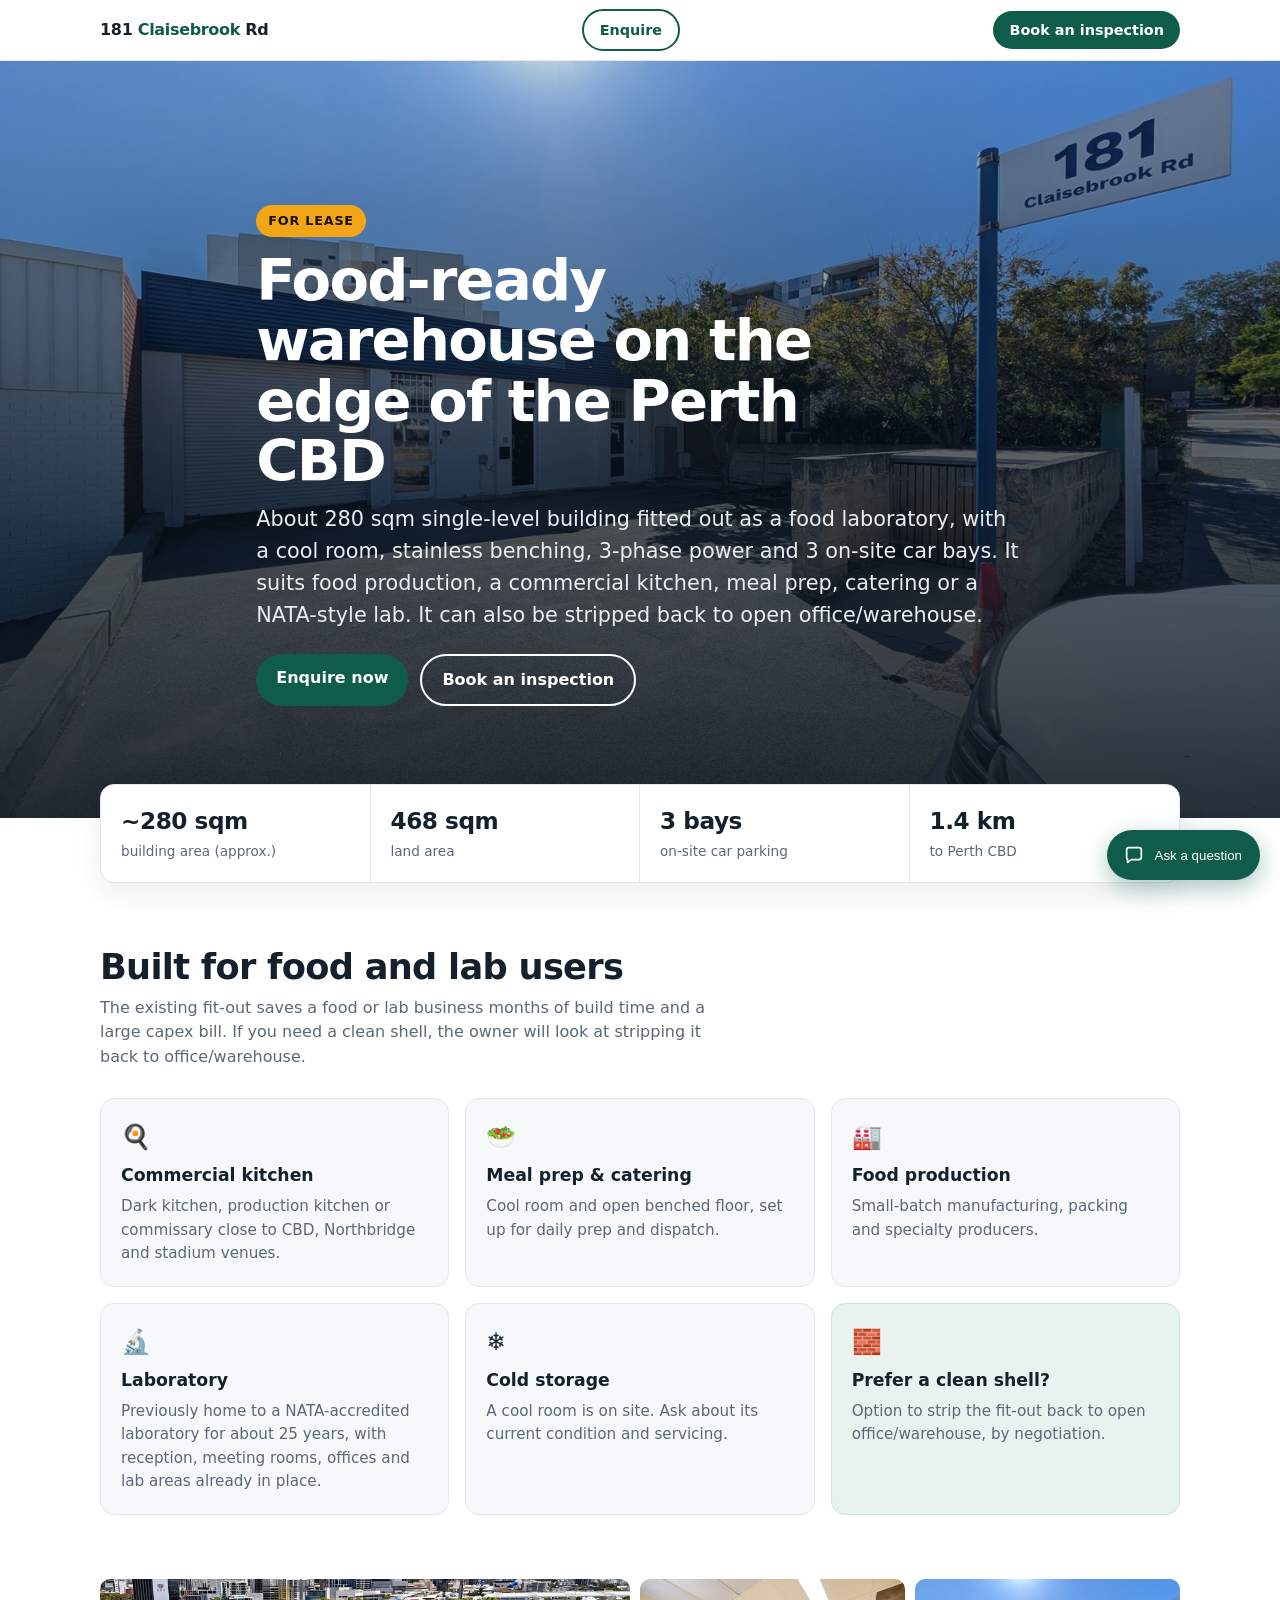
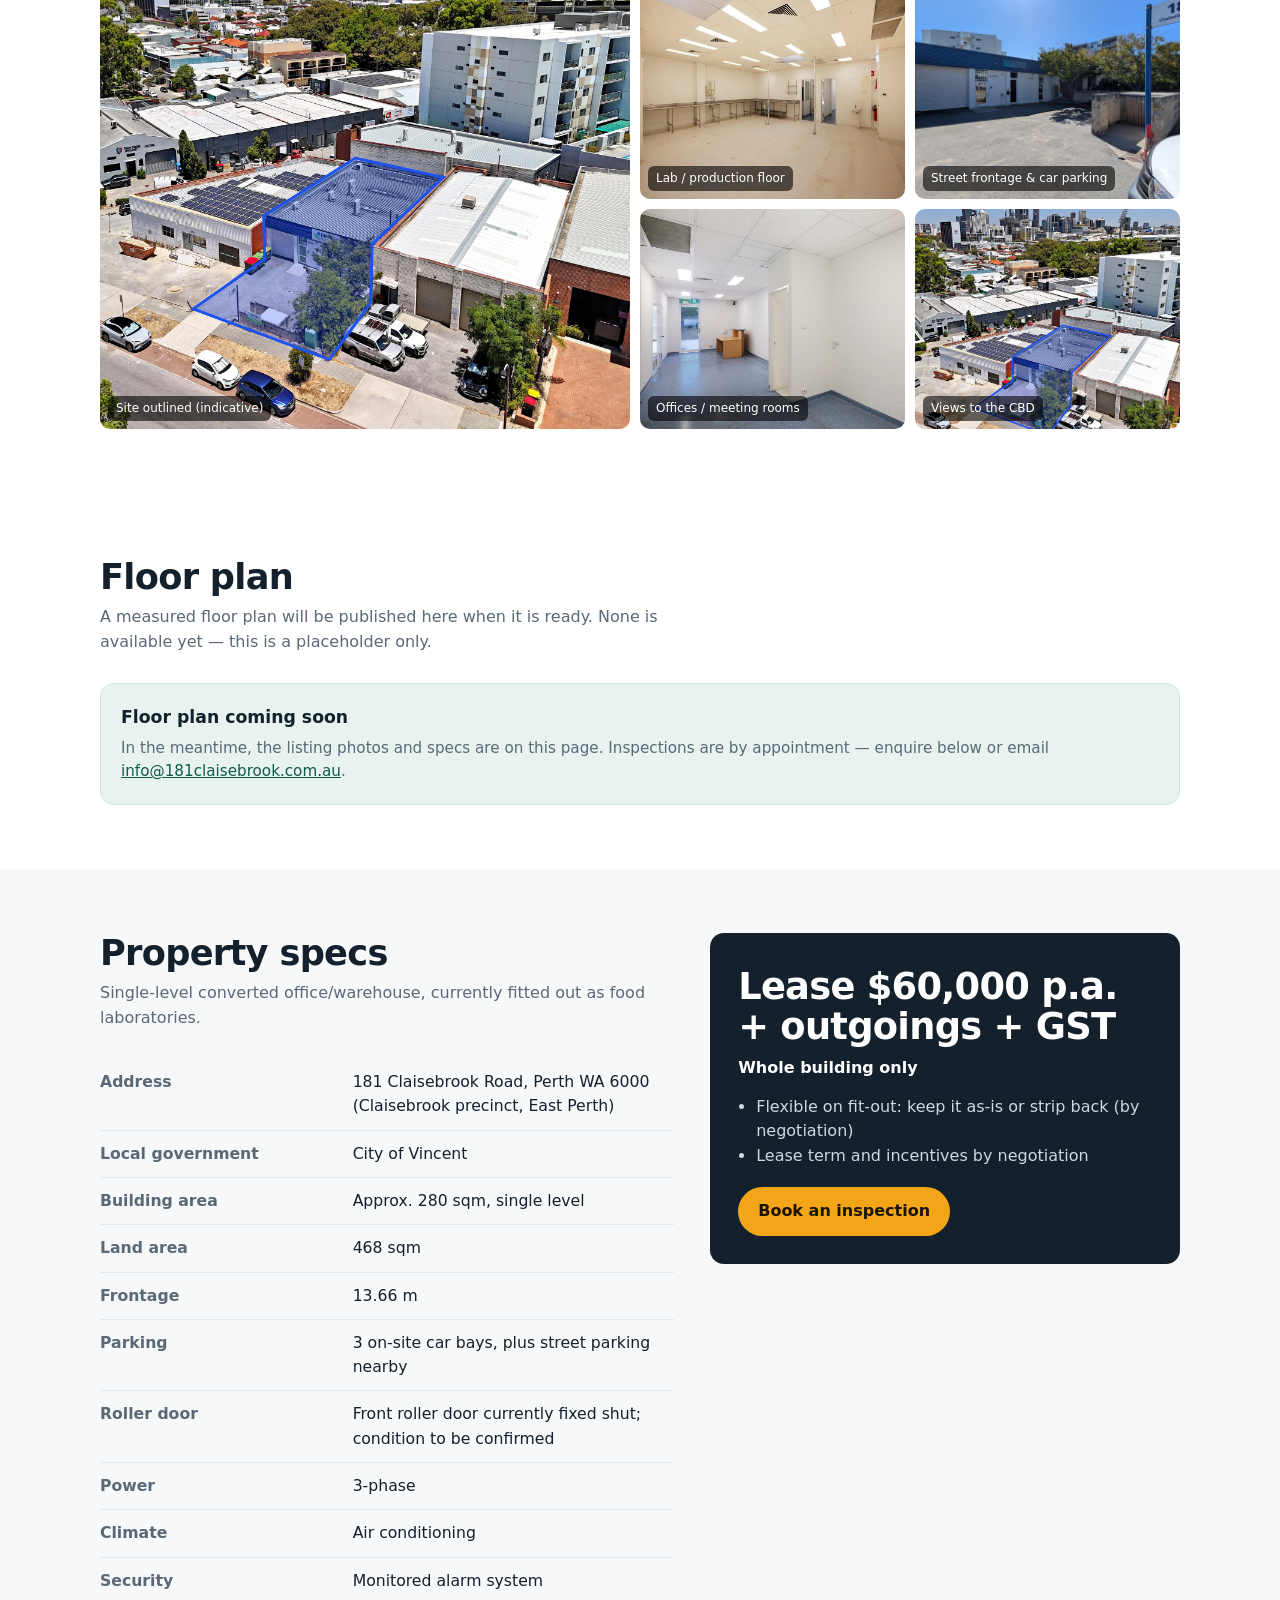
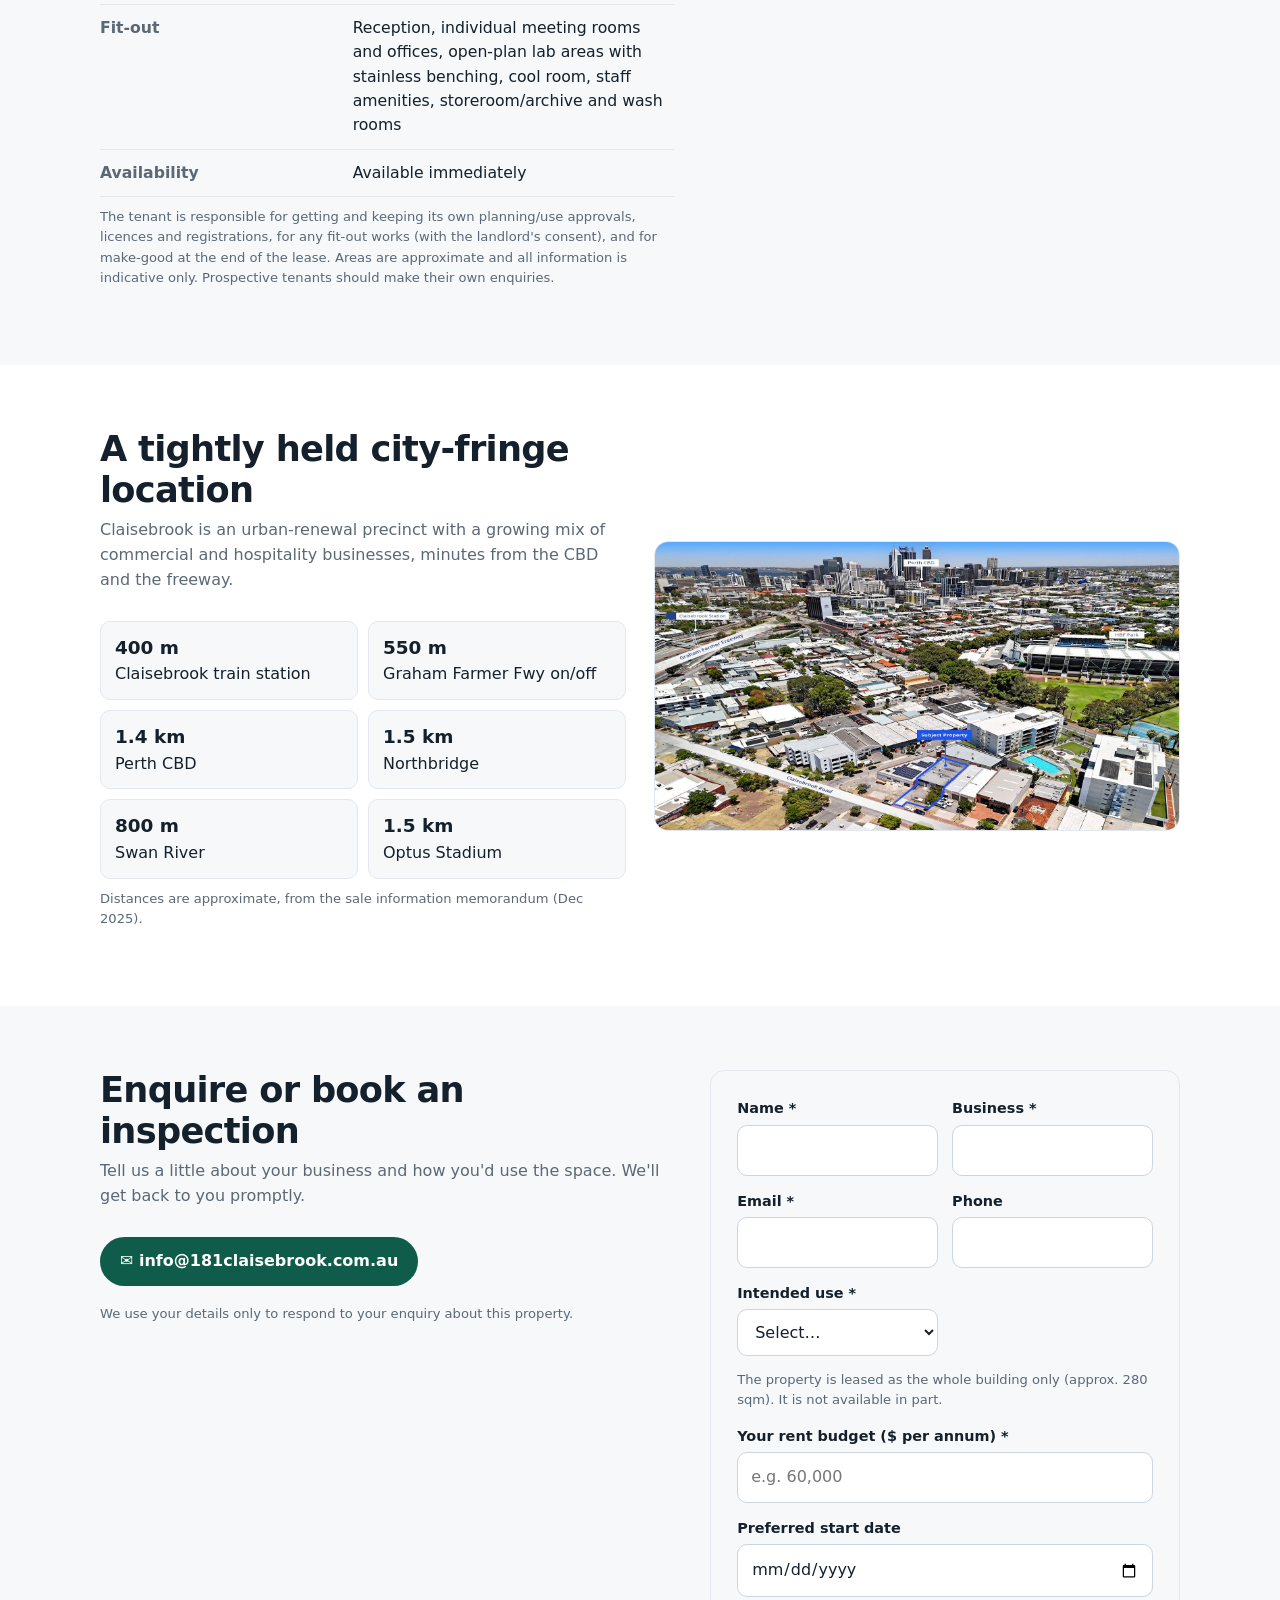
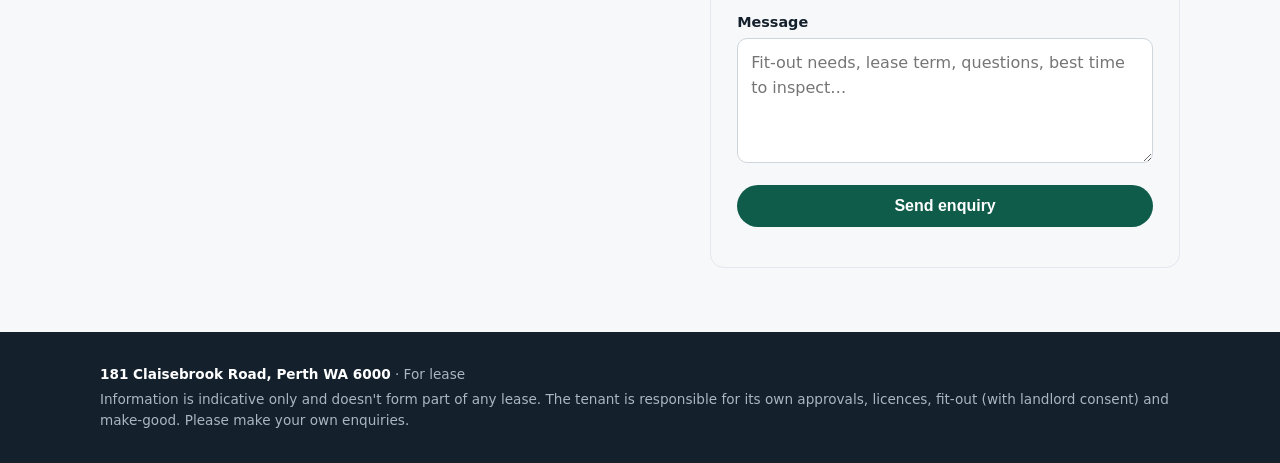
==== index.html @ 44e4cec1 "Price: Lease $60,000 p.a. + outgoings + GST (drop 'from')" ====
<!doctype html>
<html lang="en-AU">
<head>
<meta charset="utf-8">
<meta name="viewport" content="width=device-width, initial-scale=1">
<title>For Lease: 181 Claisebrook Road, Perth | Food-ready warehouse, ~280 sqm</title>
<meta name="description" content="For lease: 181 Claisebrook Road, Perth WA 6000. About 280 sqm single-level building with cool room, lab benching, 3-phase power and 3 car bays, 1.4 km from the Perth CBD. Lease $60,000 p.a. + outgoings + GST. Whole building only. Available immediately.">
<link rel="canonical" href="https://181claisebrook.com.au/">
<meta name="robots" content="index,follow">
<meta property="og:type" content="website">
<meta property="og:site_name" content="181 Claisebrook Road">
<meta property="og:title" content="For Lease: 181 Claisebrook Road, Perth | Food-ready warehouse, ~280 sqm">
<meta property="og:description" content="About 280 sqm single-level building with cool room, lab benching, 3-phase power and 3 car bays, 1.4 km from the Perth CBD. Lease $60,000 p.a. + outgoings + GST. Whole building only. Available immediately.">
<meta property="og:url" content="https://181claisebrook.com.au/">
<meta property="og:image" content="https://181claisebrook.com.au/img/frontage.jpg?v=4">
<meta property="og:locale" content="en_AU">
<meta name="twitter:card" content="summary_large_image">
<meta name="twitter:title" content="For Lease: 181 Claisebrook Road, Perth | Food-ready warehouse, ~280 sqm">
<meta name="twitter:description" content="About 280 sqm single-level building with cool room, lab benching, 3-phase power and 3 car bays, 1.4 km from the Perth CBD. Lease $60,000 p.a. + outgoings + GST. Whole building only. Available immediately.">
<meta name="twitter:image" content="https://181claisebrook.com.au/img/frontage.jpg?v=4">
<script type="application/ld+json">
{"@context":"https://schema.org","@type":"RealEstateListing","name":"For lease: 181 Claisebrook Road, Perth","url":"https://181claisebrook.com.au/","description":"About 280 sqm single-level building fitted out as a food laboratory, with a cool room, stainless benching, 3-phase power and 3 on-site car bays, 1.4 km from the Perth CBD. Lease $60,000 p.a. + outgoings + GST. Whole building only. Available immediately.","image":"https://181claisebrook.com.au/img/frontage.jpg?v=4","datePosted":"2026-11-19","address":{"@type":"PostalAddress","streetAddress":"181 Claisebrook Road","addressLocality":"Perth","addressRegion":"WA","postalCode":"6000","addressCountry":"AU"},"floorSize":{"@type":"QuantitativeValue","value":280,"unitCode":"MTK","unitText":"sqm"},"numberOfParkingSpaces":3,"offers":{"@type":"Offer","businessFunction":"http://purl.org/goodrelations/v1#LeaseOut","price":60000,"priceCurrency":"AUD","priceSpecification":{"@type":"UnitPriceSpecification","price":60000,"priceCurrency":"AUD","unitText":"per annum + outgoings + GST"},"itemOffered":{"@type":"Building","name":"181 Claisebrook Road","address":{"@type":"PostalAddress","streetAddress":"181 Claisebrook Road","addressLocality":"Perth","addressRegion":"WA","postalCode":"6000","addressCountry":"AU"}}}}
</script>
<link rel="stylesheet" href="chat.css?v=3">
<link rel="stylesheet" href="booking.css?v=3">
<style>
:root{--ink:#14202b;--muted:#5b6876;--line:#e3e8ee;--bg:#f6f8fa;--brand:#0f5c4a;--brand2:#e8f3ef;--accent:#f2a516;--r:14px}
*{box-sizing:border-box}html{scroll-behavior:smooth}
body{margin:0;font-family:system-ui,-apple-system,"Segoe UI",Roboto,Helvetica,Arial,sans-serif;color:var(--ink);background:#fff;line-height:1.55;-webkit-font-smoothing:antialiased}
img{max-width:100%;display:block}
a{color:var(--brand)}
.wrap{max-width:1120px;margin:0 auto;padding:0 20px}
.draft{background:#fff4d6;color:#6b4a00;font-size:.85rem;text-align:center;padding:6px 12px;border-bottom:1px solid #f0dca0}
header.top{position:sticky;top:0;z-index:10;background:rgba(255,255,255,.95);backdrop-filter:blur(6px);border-bottom:1px solid var(--line)}
header.top .wrap{display:flex;align-items:center;justify-content:space-between;height:60px}
.logo{font-weight:800;letter-spacing:-.02em}.logo span{color:var(--brand)}
.btn{display:inline-block;background:var(--brand);color:#fff;text-decoration:none;font-weight:700;padding:12px 20px;border-radius:999px;border:0;font-size:1rem;cursor:pointer}
.btn.ghost{background:#fff;color:var(--brand);border:2px solid var(--brand)}
.btn.sm{padding:8px 16px;font-size:.9rem}
.hero{position:relative;min-height:560px;display:flex;align-items:flex-end;color:#fff;background:#203040 url(img/frontage.jpg?v=4) center/cover no-repeat}
.hero:before{content:"";position:absolute;inset:0;background:linear-gradient(180deg,rgba(10,20,30,.15) 0%,rgba(10,20,30,.55) 45%,rgba(10,20,30,.88) 100%)}
.hero .wrap{position:relative;padding-top:80px;padding-bottom:48px}
.pill{display:inline-block;background:var(--accent);color:#1b1300;font-weight:800;font-size:.8rem;letter-spacing:.06em;text-transform:uppercase;padding:6px 12px;border-radius:999px}
.hero h1{font-size:clamp(2rem,5.4vw,3.6rem);line-height:1.05;letter-spacing:-.03em;margin:14px 0 10px;max-width:16ch}
.hero p.lead{font-size:clamp(1.05rem,2.2vw,1.3rem);max-width:58ch;margin:0 0 22px;color:#e9eef3}
.hero .cta{display:flex;gap:12px;flex-wrap:wrap}
.hero .btn.ghost{background:transparent;color:#fff;border-color:#fff}
.keyfacts{margin-top:-34px;position:relative;z-index:2}
.kf{display:grid;grid-template-columns:repeat(4,1fr);background:#fff;border:1px solid var(--line);border-radius:var(--r);box-shadow:0 10px 30px rgba(20,32,43,.08);overflow:hidden}
.kf div{padding:18px 20px;border-right:1px solid var(--line)}.kf div:last-child{border-right:0}
.kf b{display:block;font-size:1.45rem;letter-spacing:-.02em}.kf small{color:var(--muted);font-size:.85rem}
section{padding:64px 0}
h2{font-size:clamp(1.5rem,3.2vw,2.2rem);letter-spacing:-.02em;margin:0 0 8px;line-height:1.15}
.sub{color:var(--muted);margin:0 0 28px;max-width:62ch}
.uses{display:grid;grid-template-columns:repeat(3,1fr);gap:16px}
.card{background:var(--bg);border:1px solid var(--line);border-radius:var(--r);padding:20px}
.card h3{margin:0 0 6px;font-size:1.08rem}.card p{margin:0;color:var(--muted);font-size:.95rem}
.card .ic{font-size:1.5rem;margin-bottom:6px}
.card.alt{background:var(--brand2);border-color:#cfe5dc}
.split{display:grid;grid-template-columns:1.1fr .9fr;gap:36px;align-items:start}
table.specs{width:100%;border-collapse:collapse;font-size:.98rem}
table.specs th,table.specs td{text-align:left;padding:11px 0;border-bottom:1px solid var(--line);vertical-align:top}
table.specs th{color:var(--muted);font-weight:600;width:44%;padding-right:12px}
.note{font-size:.82rem;color:var(--muted);margin-top:10px}
.gallery{display:grid;grid-template-columns:2fr 1fr 1fr;grid-template-rows:220px 220px;gap:10px}
.gallery figure{margin:0;position:relative;overflow:hidden;border-radius:10px;background:#dde3e8}
.gallery img{width:100%;height:100%;object-fit:cover}
.gallery figure:first-child{grid-row:span 2}
.gallery figcaption{position:absolute;left:8px;bottom:8px;background:rgba(0,0,0,.6);color:#fff;font-size:.75rem;padding:3px 8px;border-radius:6px}
.rent{background:var(--ink);color:#fff;border-radius:var(--r);padding:28px}
.rent .big{font-size:clamp(1.6rem,3.6vw,2.3rem);font-weight:800;letter-spacing:-.02em;line-height:1.1;margin:6px 0}
.rent .tbc{display:inline-block;background:var(--accent);color:#1b1300;font-weight:800;font-size:.72rem;padding:3px 8px;border-radius:6px;vertical-align:middle;margin-left:6px}
.rent ul{padding-left:18px;margin:14px 0 0;color:#cfd8e1}
.loc{display:grid;grid-template-columns:1fr 1fr;gap:28px;align-items:center}
.loc ul{list-style:none;padding:0;margin:0;display:grid;grid-template-columns:1fr 1fr;gap:10px}
.loc li{background:var(--bg);border:1px solid var(--line);border-radius:10px;padding:12px 14px}
.loc li b{display:block;font-size:1.15rem}
.loc img{border-radius:var(--r);border:1px solid var(--line)}
form{display:grid;grid-template-columns:1fr 1fr;gap:14px}
label{display:block;font-weight:600;font-size:.9rem;margin-bottom:5px}
input,select,textarea{width:100%;font:inherit;padding:12px 13px;border:1px solid #cdd5dd;border-radius:10px;background:#fff;color:var(--ink)}
input:focus,select:focus,textarea:focus{outline:3px solid #bfe0d4;border-color:var(--brand)}
.full{grid-column:1/-1}
.formbox{background:var(--bg);border:1px solid var(--line);border-radius:var(--r);padding:26px}
#formMsg{font-weight:600;margin:0}
.contact{display:flex;gap:12px;flex-wrap:wrap;margin-top:16px}
.ph{color:#6b4a00;background:#fff4d6;border:1px dashed #d8b04a;padding:2px 6px;border-radius:6px;font-family:ui-monospace,Menlo,monospace;font-size:.9em}
footer{background:var(--ink);color:#aab6c2;padding:28px 0;font-size:.85rem}
footer p{margin:4px 0}
@media (max-width:900px){.uses{grid-template-columns:1fr 1fr}.split,.loc{grid-template-columns:1fr}.kf{grid-template-columns:1fr 1fr}.kf div:nth-child(2){border-right:0}.kf div:nth-child(-n+2){border-bottom:1px solid var(--line)}}
@media (max-width:600px){.hero{min-height:520px}.uses{grid-template-columns:1fr 1fr;gap:10px}.card{padding:14px}.card p{font-size:.85rem}form{grid-template-columns:1fr}.gallery{grid-template-columns:1fr 1fr;grid-template-rows:200px 130px 130px}.gallery figure:first-child{grid-column:span 2;grid-row:auto}.loc ul{grid-template-columns:1fr 1fr}section{padding:48px 0}header.top .btn.ghost{display:none}}
</style>
</head>
<body>
<header class="top"><div class="wrap">
  <div class="logo">181 <span>Claisebrook</span> Rd</div>
  <a class="btn sm ghost" href="#enquire">Enquire</a> <a class="btn sm js-book-inspection" href="#inspection">Book an inspection</a>
</div></header>

<section class="hero" aria-label="Overview"><div class="wrap">
  <span class="pill">For lease</span>
  <h1>Food-ready warehouse on the edge of the Perth CBD</h1>
  <p class="lead">About 280 sqm single-level building fitted out as a food laboratory, with a cool room, stainless benching, 3-phase power and 3 on-site car bays. It suits food production, a commercial kitchen, meal prep, catering or a NATA-style lab. It can also be stripped back to open office/warehouse.</p>
  <div class="cta"><a class="btn" href="#enquire">Enquire now</a><a class="btn ghost js-book-inspection" href="#inspection">Book an inspection</a></div>
</div></section>

<div class="wrap keyfacts"><div class="kf">
  <div><b>~280 sqm</b><small>building area (approx.)</small></div>
  <div><b>468 sqm</b><small>land area</small></div>
  <div><b>3 bays</b><small>on-site car parking</small></div>
  <div><b>1.4 km</b><small>to Perth CBD</small></div>
</div></div>

<section id="uses"><div class="wrap">
  <h2>Built for food and lab users</h2>
  <p class="sub">The existing fit-out saves a food or lab business months of build time and a large capex bill. If you need a clean shell, the owner will look at stripping it back to office/warehouse.</p>
  <div class="uses">
    <div class="card"><div class="ic">🍳</div><h3>Commercial kitchen</h3><p>Dark kitchen, production kitchen or commissary close to CBD, Northbridge and stadium venues.</p></div>
    <div class="card"><div class="ic">🥗</div><h3>Meal prep &amp; catering</h3><p>Cool room and open benched floor, set up for daily prep and dispatch.</p></div>
    <div class="card"><div class="ic">🏭</div><h3>Food production</h3><p>Small-batch manufacturing, packing and specialty producers.</p></div>
    <div class="card"><div class="ic">🔬</div><h3>Laboratory</h3><p>Previously home to a NATA-accredited laboratory for about 25 years, with reception, meeting rooms, offices and lab areas already in place.</p></div>
    <div class="card"><div class="ic">❄️</div><h3>Cold storage</h3><p>A cool room is on site. Ask about its current condition and servicing.</p></div>
    <div class="card alt"><div class="ic">🧱</div><h3>Prefer a clean shell?</h3><p>Option to strip the fit-out back to open office/warehouse, by negotiation.</p></div>
  </div>
</div></section>

<section style="padding-top:0"><div class="wrap">
  <div class="gallery">
    <figure><img src="img/aerial-outline.jpg" alt="Aerial view with the 181 Claisebrook Road site outlined"><figcaption>Site outlined (indicative)</figcaption></figure>
    <figure><img src="img/lab-floor.jpg" alt="Open-plan laboratory floor with stainless benching"><figcaption>Lab / production floor</figcaption></figure>
    <figure><img src="img/frontage.jpg?v=4" alt="Street frontage with on-site car parking"><figcaption>Street frontage &amp; car parking</figcaption></figure>
    <figure><img src="img/office.jpg" alt="Internal office and corridor"><figcaption>Offices / meeting rooms</figcaption></figure>
    <figure><img src="img/aerial-cbd.jpg" alt="Aerial view towards the Perth CBD skyline"><figcaption>Views to the CBD</figcaption></figure>
  </div>
</div></section>

<section id="floorplan"><div class="wrap">
  <h2>Floor plan</h2>
  <p class="sub">A measured floor plan will be published here when it is ready. None is available yet — this is a placeholder only.</p>
  <div class="card alt">
    <h3 style="margin:0 0 6px">Floor plan coming soon</h3>
    <p>In the meantime, the listing photos and specs are on this page. Inspections are by appointment — enquire below or email <a href="mailto:info@181claisebrook.com.au">info@181claisebrook.com.au</a>.</p>
  </div>
</div></section>

<section id="specs" style="background:var(--bg)"><div class="wrap split">
  <div>
    <h2>Property specs</h2>
    <p class="sub">Single-level converted office/warehouse, currently fitted out as food laboratories.</p>
    <table class="specs">
      <tr><th>Address</th><td>181 Claisebrook Road, Perth WA 6000 (Claisebrook precinct, East Perth)</td></tr>
      <tr><th>Local government</th><td>City of Vincent</td></tr>
      <tr><th>Building area</th><td>Approx. 280 sqm, single level</td></tr>
      <tr><th>Land area</th><td>468 sqm</td></tr>
      <tr><th>Frontage</th><td>13.66 m</td></tr>
      <tr><th>Parking</th><td>3 on-site car bays, plus street parking nearby</td></tr>
      <tr><th>Roller door</th><td>Front roller door currently fixed shut; condition to be confirmed</td></tr>
      <tr><th>Power</th><td>3-phase</td></tr>
      <tr><th>Climate</th><td>Air conditioning</td></tr>
      <tr><th>Security</th><td>Monitored alarm system</td></tr>
      <tr><th>Fit-out</th><td>Reception, individual meeting rooms and offices, open-plan lab areas with stainless benching, cool room, staff amenities, storeroom/archive and wash rooms</td></tr>
      <tr><th>Availability</th><td>Available immediately</td></tr>
    </table>
    <p class="note">The tenant is responsible for getting and keeping its own planning/use approvals, licences and registrations, for any fit-out works (with the landlord's consent), and for make-good at the end of the lease. Areas are approximate and all information is indicative only. Prospective tenants should make their own enquiries.</p>
  </div>
  <aside class="rent">
    <div class="big">Lease $60,000 p.a. + outgoings + GST</div>
    <div style="margin-top:8px;font-weight:700">Whole building only</div>
    <ul>
            <li>Flexible on fit-out: keep it as-is or strip back (by negotiation)</li>
      <li>Lease term and incentives by negotiation</li>
    </ul>
    <div style="margin-top:18px"><a class="btn js-book-inspection" style="background:var(--accent);color:#1b1300" href="#inspection">Book an inspection</a></div>
  </aside>
</div></section>

<section id="location"><div class="wrap loc">
  <div>
    <h2>A tightly held city-fringe location</h2>
    <p class="sub">Claisebrook is an urban-renewal precinct with a growing mix of commercial and hospitality businesses, minutes from the CBD and the freeway.</p>
    <ul>
      <li><b>400 m</b>Claisebrook train station</li>
      <li><b>550 m</b>Graham Farmer Fwy on/off</li>
      <li><b>1.4 km</b>Perth CBD</li>
      <li><b>1.5 km</b>Northbridge</li>
      <li><b>800 m</b>Swan River</li>
      <li><b>1.5 km</b>Optus Stadium</li>
    </ul>
    <p class="note">Distances are approximate, from the sale information memorandum (Dec 2025).</p>
  </div>
  <img src="img/aerial-wide.jpg" alt="Wide aerial view of the Claisebrook precinct with the site marked">
</div></section>

<section id="enquire" style="background:var(--bg)"><div class="wrap split">
  <div>
    <h2>Enquire or book an inspection</h2>
    <p class="sub">Tell us a little about your business and how you'd use the space. We'll get back to you promptly.</p>
    <div class="contact">
      <a class="btn" href="mailto:info@181claisebrook.com.au">✉️ info@181claisebrook.com.au</a>
    </div>
    <p class="note" style="margin-top:18px">We use your details only to respond to your enquiry about this property.</p>
  </div>
  <div class="formbox">
    <!-- Posts to the Google Apps Script web app (see apps-script.gs). Replace the placeholder URL after deploying. -->
    <form id="inquiry" action="https://script.google.com/macros/s/AKfycbxO2Oad6DE02EYhZ8oTmFoC73qbv1-O5A7sX9zUHF0Gx0D0F03sWwr09BeFyJWHaQyL/exec" method="POST">
      <input type="hidden" name="source" value="website">
      <input type="hidden" name="visitorId" value="">
      <input type="hidden" name="utm_source" value="">
      <input type="hidden" name="utm_medium" value="">
      <input type="hidden" name="utm_campaign" value="">
      <input type="hidden" name="utm_content" value="">
      <input type="text" name="website_hp" tabindex="-1" autocomplete="off" style="position:absolute;left:-9999px" aria-hidden="true">
      <div><label for="name">Name *</label><input id="name" name="name" required autocomplete="name"></div>
      <div><label for="business">Business *</label><input id="business" name="business" required autocomplete="organization"></div>
      <div><label for="email">Email *</label><input id="email" type="email" name="email" required autocomplete="email"></div>
      <div><label for="phone">Phone</label><input id="phone" type="tel" name="phone" autocomplete="tel"></div>
      <div><label for="use">Intended use *</label>
        <select id="use" name="intended_use" required>
          <option value="">Select…</option><option>Commercial kitchen</option><option>Meal prep</option><option>Catering</option><option>Food production / manufacturing</option><option>Laboratory (NATA or other)</option><option>Cold storage</option><option>Office / warehouse (strip-out)</option><option>Other</option>
        </select></div>
      <div class="full" style="margin:0"><p class="note" style="margin:0">The property is leased as the whole building only (approx. 280 sqm). It is not available in part.</p></div>
      <div class="full"><label for="budget">Your rent budget ($ per annum) *</label>
        <input id="budget" name="budget" type="text" inputmode="decimal" required autocomplete="off" placeholder="e.g. 60,000"></div>
      <div class="full"><label for="start">Preferred start date</label><input id="start" type="date" name="preferred_start"></div>
      <div class="full"><label for="msg">Message</label><textarea id="msg" name="message" rows="4" placeholder="Fit-out needs, lease term, questions, best time to inspect…"></textarea></div>
      <div class="full"><button class="btn" type="submit" style="width:100%">Send enquiry</button></div>
      <p id="formMsg" class="full" role="status" aria-live="polite"></p>
    </form>
  </div>
</div></section>

<footer><div class="wrap">
  <p><b style="color:#fff">181 Claisebrook Road, Perth WA 6000</b> · For lease</p>
  <p>Information is indicative only and doesn't form part of any lease. The tenant is responsible for its own approvals, licences, fit-out (with landlord consent) and make-good. Please make your own enquiries.</p>
</div></footer>

<script>
(function(){
  var f=document.getElementById('inquiry'),m=document.getElementById('formMsg');
  var EMAIL='info@181claisebrook.com.au';
  function attachTracking(){
    var a = (window.ClaisebrookTrack && ClaisebrookTrack.attribution) ? ClaisebrookTrack.attribution() : {};
    if(f.visitorId) f.visitorId.value = a.visitorId || '';
    if(f.utm_source) f.utm_source.value = a.utm_source || '';
    if(f.utm_medium) f.utm_medium.value = a.utm_medium || '';
    if(f.utm_campaign) f.utm_campaign.value = a.utm_campaign || '';
    if(f.utm_content) f.utm_content.value = a.utm_content || '';
  }
  function mailtoFallback(){
    var ref = (window.ClaisebrookTrack && ClaisebrookTrack.refLine) ? ClaisebrookTrack.refLine() : 'Ref: (direct)';
    var body = [
      'Lease enquiry: 181 Claisebrook Road',
      '',
      'Name: ' + f.name.value,
      'Business: ' + f.business.value,
      'Email: ' + f.email.value,
      'Phone: ' + (f.phone.value || ''),
      'Intended use: ' + f.intended_use.value,
      'Budget p.a.: ' + f.budget.value,
      'Preferred start: ' + (f.preferred_start.value || ''),
      '',
      f.message.value || '',
      '',
      ref
    ].join('\n');
    var a=document.createElement('a');
    a.href='mailto:'+EMAIL+'?subject='+encodeURIComponent('Lease enquiry: 181 Claisebrook Rd')+'&body='+encodeURIComponent(body);
    a.rel='noopener';
    document.body.appendChild(a); a.click(); a.remove();
  }
  f.addEventListener('submit',function(e){
    e.preventDefault();
    if(f.website_hp.value){return;}
    attachTracking();
    if(f.action.indexOf('REPLACE-WITH')>-1){
      mailtoFallback();
      m.innerHTML='The enquiry form isn\'t connected yet, so I\'ve opened an email to <a href="mailto:'+EMAIL+'">'+EMAIL+'</a> with your details. If that didn\'t open, please email us directly.';
      return;
    }
    var btn=f.querySelector('button[type="submit"]')||f.querySelector('button');btn.disabled=true;btn.textContent='Sending…';
    fetch(f.action,{method:'POST',mode:'no-cors',body:new URLSearchParams(new FormData(f))})
      .then(function(){f.reset();m.textContent='Thanks, your enquiry has been received. We\'ll be in touch shortly.';})
      .catch(function(){mailtoFallback();m.innerHTML='Sorry, something went wrong. Please email <a href="mailto:'+EMAIL+'">'+EMAIL+'</a>.';})
      .finally(function(){btn.disabled=false;btn.textContent='Send enquiry';});
  });
})();
</script>
<script src="track.js?v=3" defer></script>
<script src="chat.js?v=3" defer></script>
<script src="booking.js?v=3" defer></script>
</body>
</html>
---- chat.css ----
/* 181 Claisebrook — listing chat widget (Phase 1 scripted FAQ) */
.cb-root{position:fixed;z-index:80;right:20px;bottom:20px;font-family:system-ui,-apple-system,"Segoe UI",Roboto,Helvetica,Arial,sans-serif;color:#14202b;line-height:1.45;-webkit-font-smoothing:antialiased}
.cb-fab{display:flex;align-items:center;gap:10px;background:#0f5c4a;color:#fff;border:0;border-radius:999px;padding:14px 18px 14px 16px;font:700 15px/1 inherit;cursor:pointer;box-shadow:0 8px 24px rgba(15,92,74,.35)}
.cb-fab:focus-visible{outline:3px solid #f2a516;outline-offset:3px}
.cb-fab svg{display:block;flex:none}
.cb-fab-label{display:block}
.cb-panel{display:none;flex-direction:column;position:absolute;right:0;bottom:0;width:min(400px,calc(100vw - 24px));height:min(640px,calc(100dvh - 24px));background:#fff;border:1px solid #e3e8ee;border-radius:16px;box-shadow:0 18px 50px rgba(20,32,43,.22);overflow:hidden}
.cb-root.is-open .cb-panel{display:flex}
.cb-root.is-open .cb-fab{display:none}
.cb-head{flex:none;display:flex;align-items:center;justify-content:space-between;gap:12px;background:#0f5c4a;color:#fff;padding:14px 14px 14px 16px}
.cb-head b{display:block;font-size:1rem;letter-spacing:-.02em}
.cb-head span{display:block;font-size:.78rem;color:#d5ece5;font-weight:500}
.cb-x{background:transparent;border:0;color:#fff;width:40px;height:40px;border-radius:10px;font-size:1.4rem;line-height:1;cursor:pointer}
.cb-x:hover{background:rgba(255,255,255,.12)}
.cb-x:focus-visible{outline:2px solid #f2a516}
.cb-log{flex:1;overflow:auto;padding:14px 14px 8px;background:#f6f8fa;display:flex;flex-direction:column;gap:10px;scroll-behavior:smooth}
.cb-msg{max-width:86%;padding:10px 12px;border-radius:14px;font-size:.95rem}
.cb-msg p{margin:0 0 .5em}.cb-msg p:last-child{margin:0}
.cb-msg a{color:#0f5c4a;font-weight:700}
.cb-bot{align-self:flex-start;background:#fff;border:1px solid #e3e8ee;border-bottom-left-radius:4px}
.cb-user{align-self:flex-end;background:#0f5c4a;color:#fff;border-bottom-right-radius:4px}
.cb-chips{display:flex;flex-wrap:wrap;gap:6px;padding:0 14px 10px;background:#f6f8fa}
.cb-chip{background:#fff;color:#0f5c4a;border:1.5px solid #0f5c4a;border-radius:999px;padding:7px 12px;font:700 .8rem inherit;cursor:pointer}
.cb-chip:hover,.cb-chip:focus-visible{background:#e8f3ef;outline:none}
.cb-form{background:#fff;border:1px solid #e3e8ee;border-radius:14px;padding:12px;display:grid;gap:8px;max-width:100%}
.cb-form label{font-size:.78rem;font-weight:700;color:#5b6876}
.cb-form input,.cb-form select,.cb-form textarea{width:100%;box-sizing:border-box;font:inherit;font-size:.95rem;padding:9px 10px;border:1px solid #cdd5dd;border-radius:10px;background:#fff;color:#14202b}
.cb-form input:focus,.cb-form select:focus,.cb-form textarea:focus{outline:3px solid #bfe0d4;border-color:#0f5c4a}
.cb-form .cb-send{background:#0f5c4a;color:#fff;border:0;border-radius:999px;padding:11px 14px;font:700 15px inherit;cursor:pointer}
.cb-form .cb-send:disabled{opacity:.6;cursor:wait}
.cb-note{font-size:.8rem;color:#5b6876;margin:0}
.cb-composer{flex:none;display:flex;gap:8px;padding:10px 12px 12px;border-top:1px solid #e3e8ee;background:#fff}
.cb-composer input{flex:1;min-width:0;font:inherit;padding:11px 12px;border:1px solid #cdd5dd;border-radius:999px}
.cb-composer input:focus{outline:3px solid #bfe0d4;border-color:#0f5c4a}
.cb-composer button{flex:none;background:#0f5c4a;color:#fff;border:0;border-radius:999px;padding:11px 16px;font:700 14px inherit;cursor:pointer}
.cb-composer button:focus-visible,.cb-form .cb-send:focus-visible{outline:3px solid #f2a516;outline-offset:2px}
@media (max-width:600px){
  .cb-root{right:10px;bottom:10px;left:10px}
  .cb-panel{width:auto;left:0;right:0;height:min(100dvh - 16px, 720px);border-radius:14px}
  .cb-fab{padding:13px 16px}
}
---- booking.css ----
/* Inspection request modal */
.bk-overlay{display:none;position:fixed;inset:0;z-index:90;background:rgba(20,32,43,.55);padding:20px 12px;overflow:auto;-webkit-overflow-scrolling:touch}
.bk-overlay.is-open{display:flex;align-items:flex-start;justify-content:center}
.bk-modal{background:#fff;color:#14202b;border-radius:16px;width:min(520px,100%);margin:auto;border:1px solid #e3e8ee;box-shadow:0 18px 50px rgba(20,32,43,.28);font-family:system-ui,-apple-system,"Segoe UI",Roboto,Helvetica,Arial,sans-serif;line-height:1.5}
.bk-head{display:flex;align-items:flex-start;justify-content:space-between;gap:12px;padding:18px 18px 0}
.bk-head h2{margin:0;font-size:1.35rem;letter-spacing:-.02em}
.bk-head p{margin:4px 0 0;color:#5b6876;font-size:.92rem}
.bk-x{background:transparent;border:0;color:#14202b;width:40px;height:40px;border-radius:10px;font-size:1.5rem;line-height:1;cursor:pointer;flex:none}
.bk-x:hover{background:#f6f8fa}
.bk-x:focus-visible,.bk-modal button:focus-visible,.bk-modal input:focus,.bk-modal textarea:focus{outline:3px solid #bfe0d4}
.bk-body{padding:16px 18px 22px}
.bk-form{display:grid;gap:12px}
.bk-form label{display:block;font-weight:700;font-size:.85rem;margin-bottom:4px}
.bk-form input,.bk-form textarea{width:100%;box-sizing:border-box;font:inherit;padding:11px 12px;border:1px solid #cdd5dd;border-radius:10px;background:#fff;color:#14202b}
.bk-form textarea{resize:vertical;min-height:88px}
.bk-note{margin:0;color:#5b6876;font-size:.85rem}
.bk-submit{background:#0f5c4a;color:#fff;border:0;border-radius:999px;padding:12px 18px;font:700 1rem inherit;cursor:pointer;width:100%}
.bk-submit:disabled{opacity:.6;cursor:wait}
.bk-confirm{padding:8px 0 6px}
.bk-confirm h3{margin:0 0 8px;font-size:1.2rem;color:#0f5c4a}
.bk-confirm p{margin:0 0 16px}
.bk-confirm .btn{display:inline-block;background:#0f5c4a;color:#fff;text-decoration:none;font-weight:700;padding:10px 18px;border-radius:999px;border:0;cursor:pointer;font:700 1rem inherit}
@media (max-width:600px){
  .bk-overlay{padding:10px}
  .bk-modal{border-radius:14px}
}
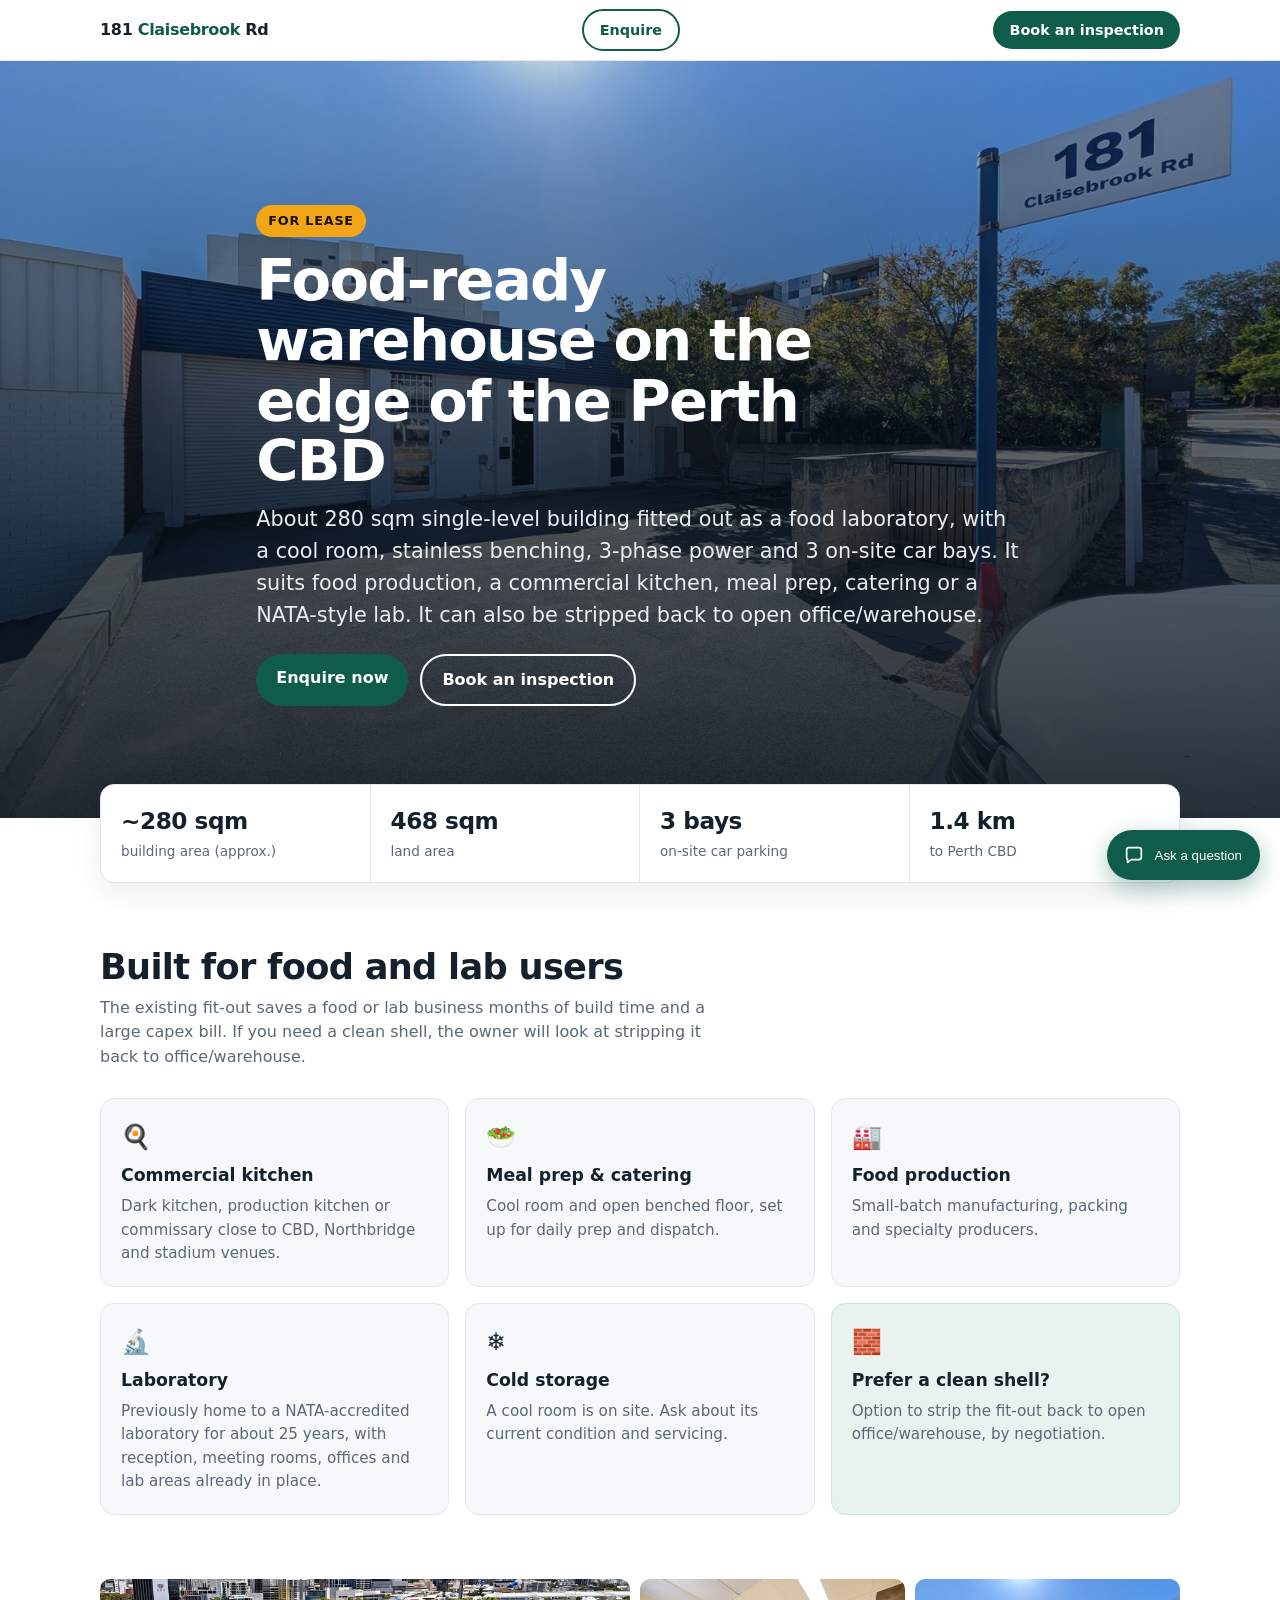
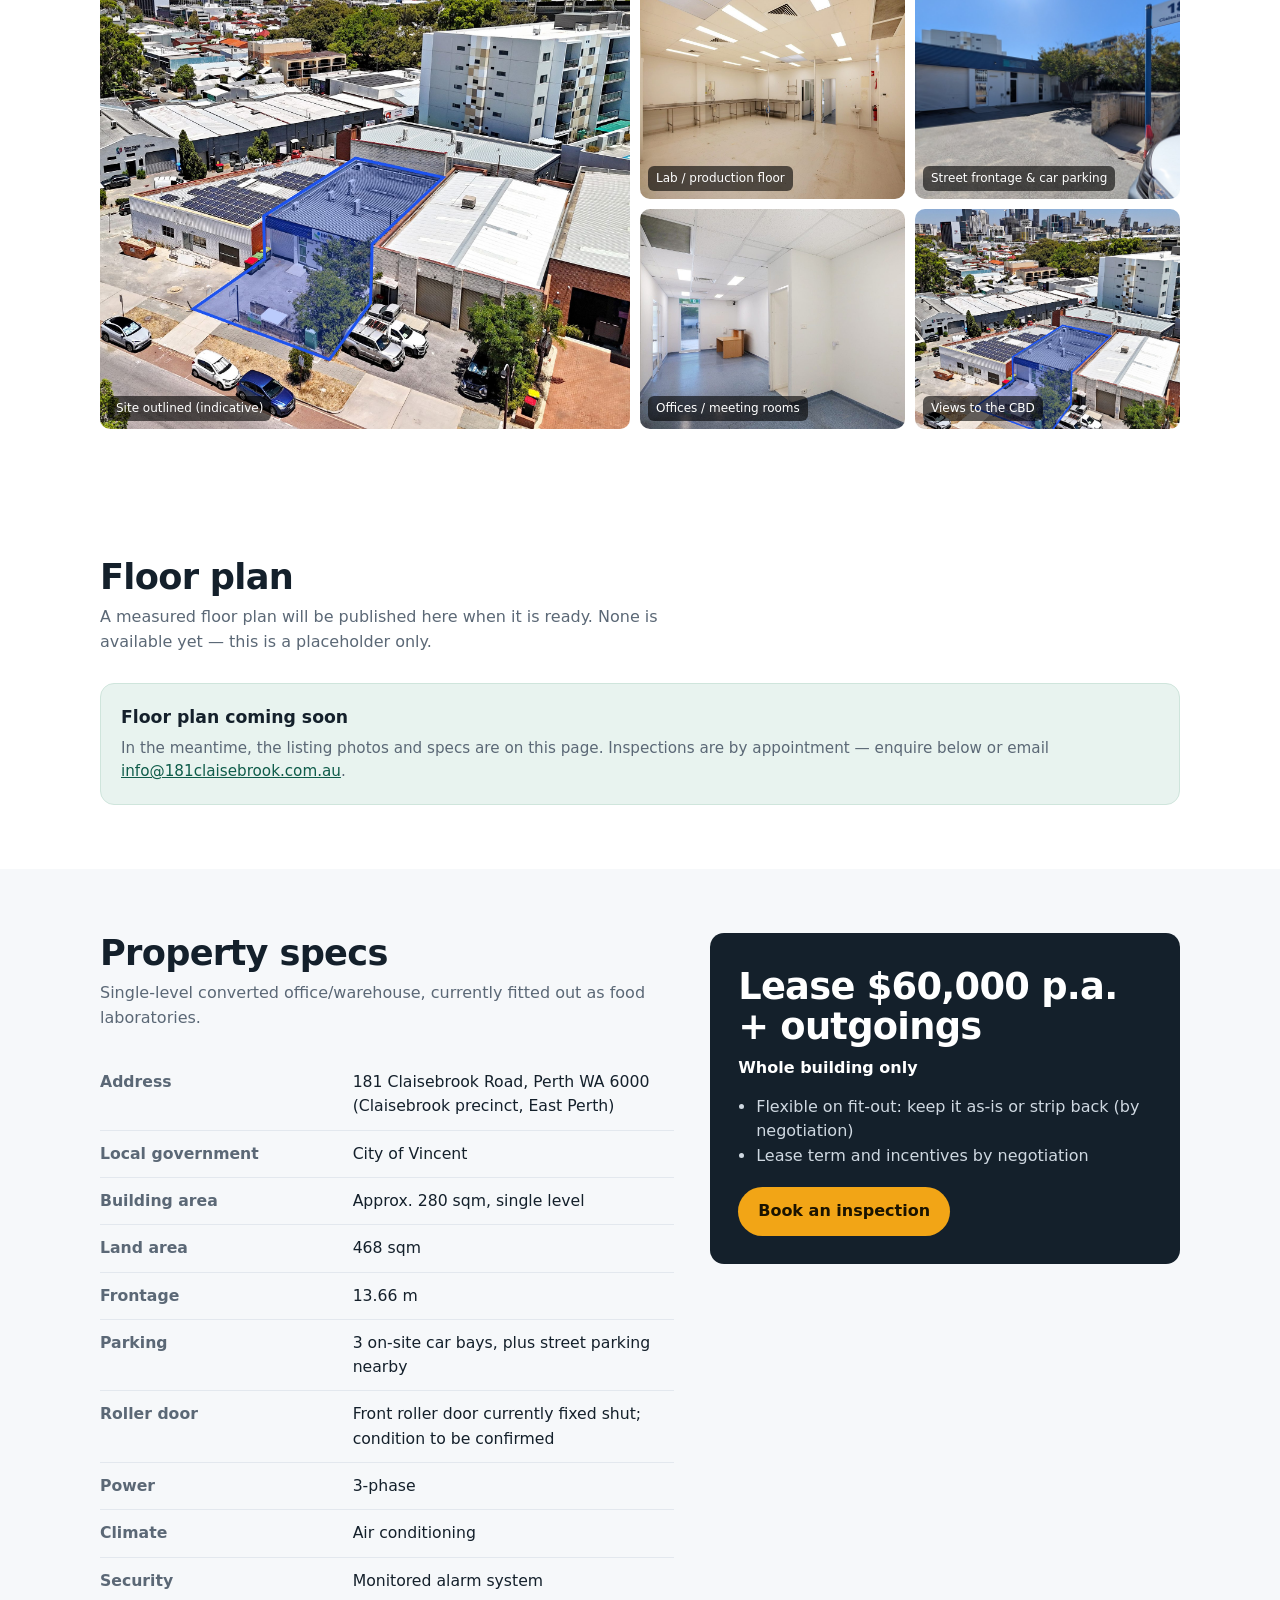
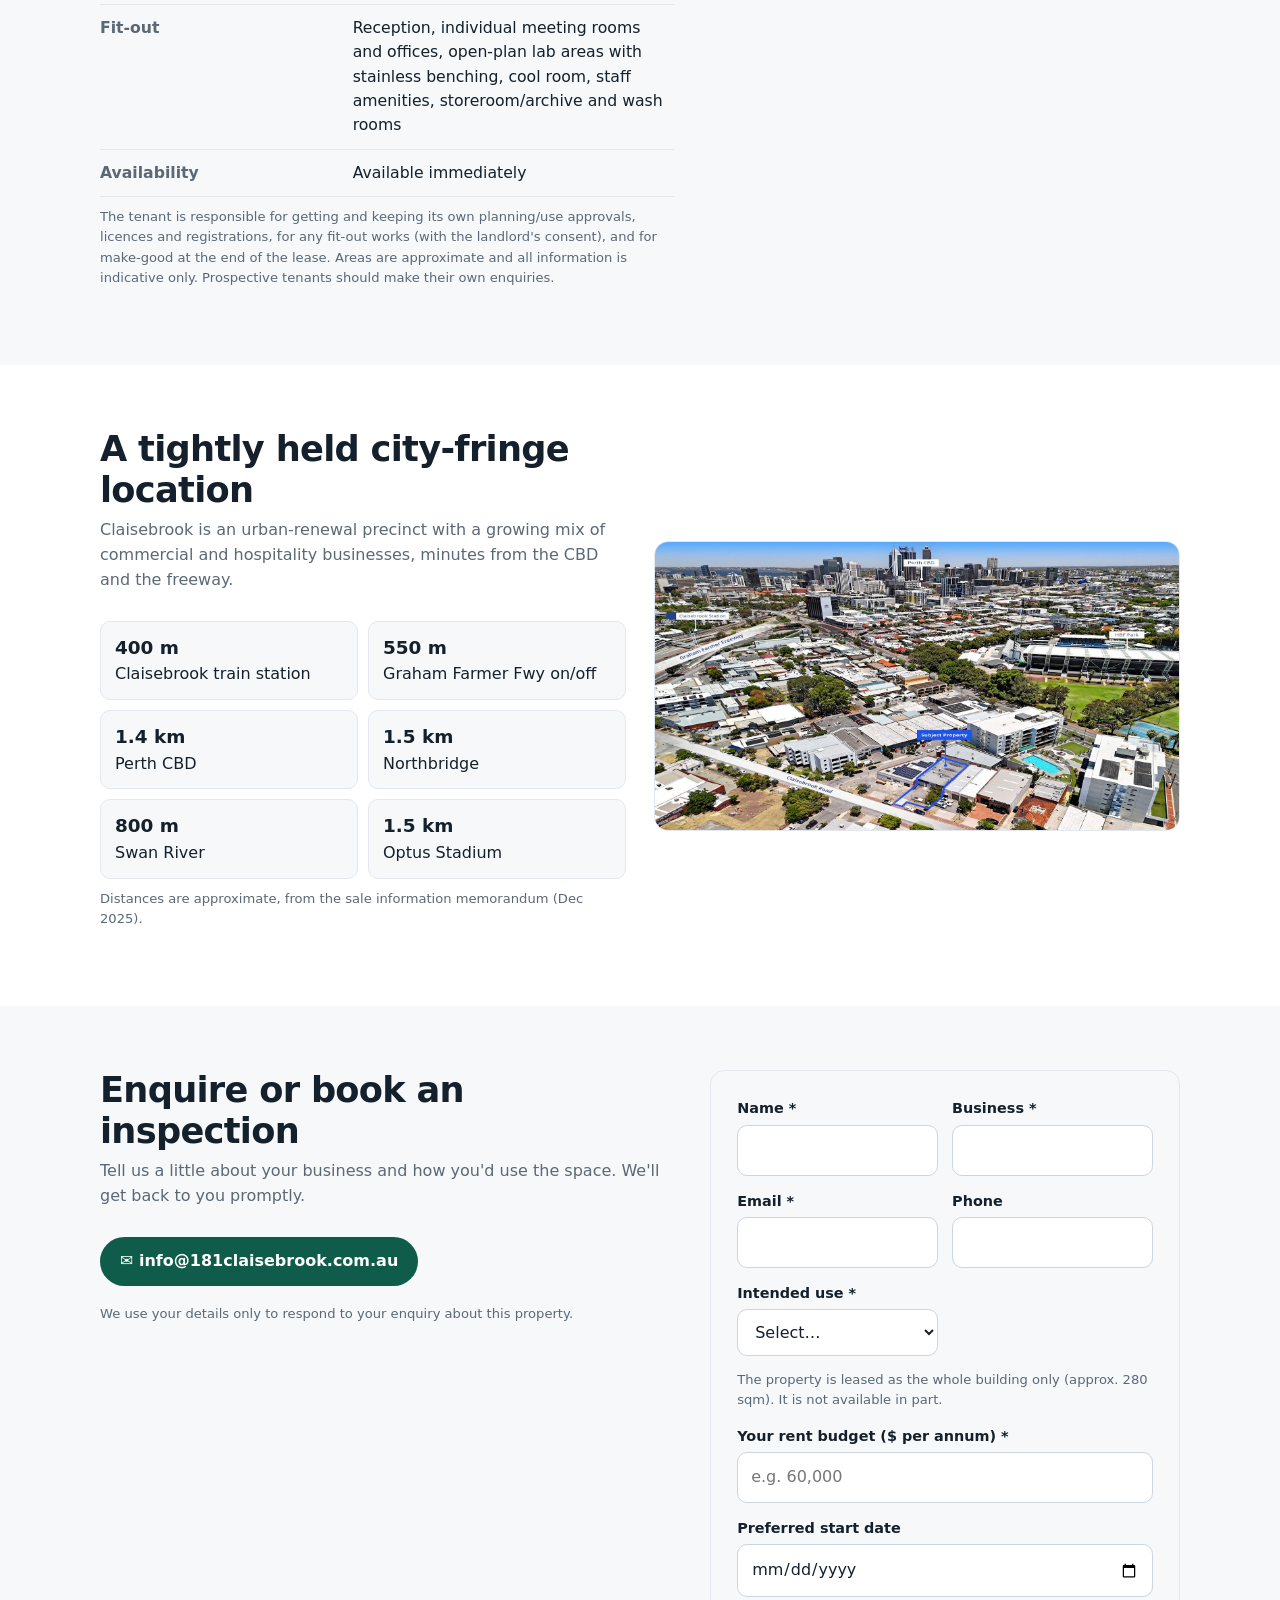
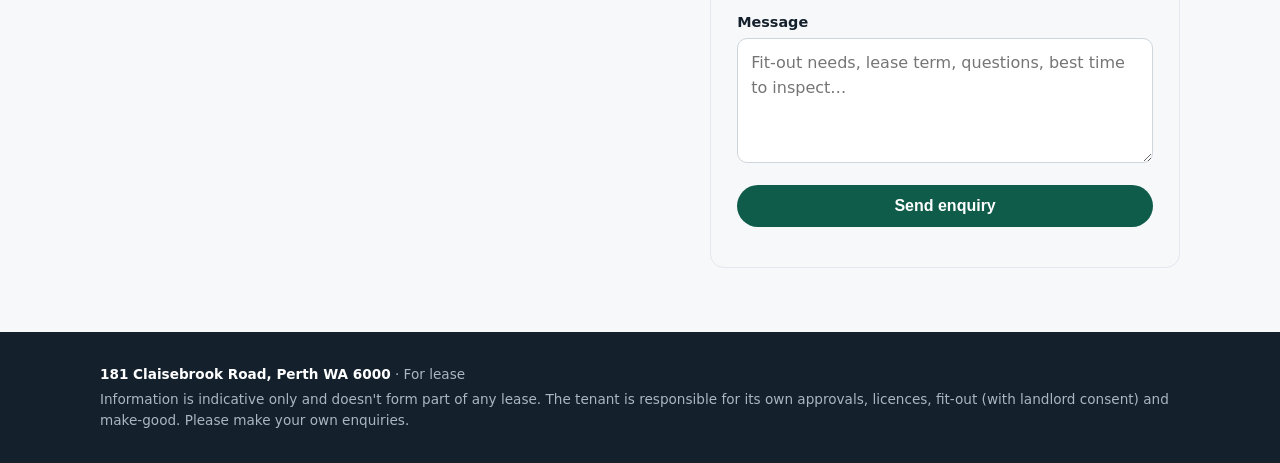
==== commit a3f137ec: "Price: drop GST - Lease $60,000 p.a. + outgoings" ====
--- a/index.html
+++ b/index.html
@@ -4,22 +4,22 @@
 <meta charset="utf-8">
 <meta name="viewport" content="width=device-width, initial-scale=1">
 <title>For Lease: 181 Claisebrook Road, Perth | Food-ready warehouse, ~280 sqm</title>
-<meta name="description" content="For lease: 181 Claisebrook Road, Perth WA 6000. About 280 sqm single-level building with cool room, lab benching, 3-phase power and 3 car bays, 1.4 km from the Perth CBD. Lease $60,000 p.a. + outgoings + GST. Whole building only. Available immediately.">
+<meta name="description" content="For lease: 181 Claisebrook Road, Perth WA 6000. About 280 sqm single-level building with cool room, lab benching, 3-phase power and 3 car bays, 1.4 km from the Perth CBD. Lease $60,000 p.a. + outgoings. Whole building only. Available immediately.">
 <link rel="canonical" href="https://181claisebrook.com.au/">
 <meta name="robots" content="index,follow">
 <meta property="og:type" content="website">
 <meta property="og:site_name" content="181 Claisebrook Road">
 <meta property="og:title" content="For Lease: 181 Claisebrook Road, Perth | Food-ready warehouse, ~280 sqm">
-<meta property="og:description" content="About 280 sqm single-level building with cool room, lab benching, 3-phase power and 3 car bays, 1.4 km from the Perth CBD. Lease $60,000 p.a. + outgoings + GST. Whole building only. Available immediately.">
+<meta property="og:description" content="About 280 sqm single-level building with cool room, lab benching, 3-phase power and 3 car bays, 1.4 km from the Perth CBD. Lease $60,000 p.a. + outgoings. Whole building only. Available immediately.">
 <meta property="og:url" content="https://181claisebrook.com.au/">
 <meta property="og:image" content="https://181claisebrook.com.au/img/frontage.jpg?v=4">
 <meta property="og:locale" content="en_AU">
 <meta name="twitter:card" content="summary_large_image">
 <meta name="twitter:title" content="For Lease: 181 Claisebrook Road, Perth | Food-ready warehouse, ~280 sqm">
-<meta name="twitter:description" content="About 280 sqm single-level building with cool room, lab benching, 3-phase power and 3 car bays, 1.4 km from the Perth CBD. Lease $60,000 p.a. + outgoings + GST. Whole building only. Available immediately.">
+<meta name="twitter:description" content="About 280 sqm single-level building with cool room, lab benching, 3-phase power and 3 car bays, 1.4 km from the Perth CBD. Lease $60,000 p.a. + outgoings. Whole building only. Available immediately.">
 <meta name="twitter:image" content="https://181claisebrook.com.au/img/frontage.jpg?v=4">
 <script type="application/ld+json">
-{"@context":"https://schema.org","@type":"RealEstateListing","name":"For lease: 181 Claisebrook Road, Perth","url":"https://181claisebrook.com.au/","description":"About 280 sqm single-level building fitted out as a food laboratory, with a cool room, stainless benching, 3-phase power and 3 on-site car bays, 1.4 km from the Perth CBD. Lease $60,000 p.a. + outgoings + GST. Whole building only. Available immediately.","image":"https://181claisebrook.com.au/img/frontage.jpg?v=4","datePosted":"2026-11-19","address":{"@type":"PostalAddress","streetAddress":"181 Claisebrook Road","addressLocality":"Perth","addressRegion":"WA","postalCode":"6000","addressCountry":"AU"},"floorSize":{"@type":"QuantitativeValue","value":280,"unitCode":"MTK","unitText":"sqm"},"numberOfParkingSpaces":3,"offers":{"@type":"Offer","businessFunction":"http://purl.org/goodrelations/v1#LeaseOut","price":60000,"priceCurrency":"AUD","priceSpecification":{"@type":"UnitPriceSpecification","price":60000,"priceCurrency":"AUD","unitText":"per annum + outgoings + GST"},"itemOffered":{"@type":"Building","name":"181 Claisebrook Road","address":{"@type":"PostalAddress","streetAddress":"181 Claisebrook Road","addressLocality":"Perth","addressRegion":"WA","postalCode":"6000","addressCountry":"AU"}}}}
+{"@context":"https://schema.org","@type":"RealEstateListing","name":"For lease: 181 Claisebrook Road, Perth","url":"https://181claisebrook.com.au/","description":"About 280 sqm single-level building fitted out as a food laboratory, with a cool room, stainless benching, 3-phase power and 3 on-site car bays, 1.4 km from the Perth CBD. Lease $60,000 p.a. + outgoings. Whole building only. Available immediately.","image":"https://181claisebrook.com.au/img/frontage.jpg?v=4","datePosted":"2026-11-19","address":{"@type":"PostalAddress","streetAddress":"181 Claisebrook Road","addressLocality":"Perth","addressRegion":"WA","postalCode":"6000","addressCountry":"AU"},"floorSize":{"@type":"QuantitativeValue","value":280,"unitCode":"MTK","unitText":"sqm"},"numberOfParkingSpaces":3,"offers":{"@type":"Offer","businessFunction":"http://purl.org/goodrelations/v1#LeaseOut","price":60000,"priceCurrency":"AUD","priceSpecification":{"@type":"UnitPriceSpecification","price":60000,"priceCurrency":"AUD","unitText":"per annum + outgoings"},"itemOffered":{"@type":"Building","name":"181 Claisebrook Road","address":{"@type":"PostalAddress","streetAddress":"181 Claisebrook Road","addressLocality":"Perth","addressRegion":"WA","postalCode":"6000","addressCountry":"AU"}}}}
 </script>
 <link rel="stylesheet" href="chat.css?v=3">
 <link rel="stylesheet" href="booking.css?v=3">
@@ -164,7 +164,7 @@
     <p class="note">The tenant is responsible for getting and keeping its own planning/use approvals, licences and registrations, for any fit-out works (with the landlord's consent), and for make-good at the end of the lease. Areas are approximate and all information is indicative only. Prospective tenants should make their own enquiries.</p>
   </div>
   <aside class="rent">
-    <div class="big">Lease $60,000 p.a. + outgoings + GST</div>
+    <div class="big">Lease $60,000 p.a. + outgoings</div>
     <div style="margin-top:8px;font-weight:700">Whole building only</div>
     <ul>
             <li>Flexible on fit-out: keep it as-is or strip back (by negotiation)</li>
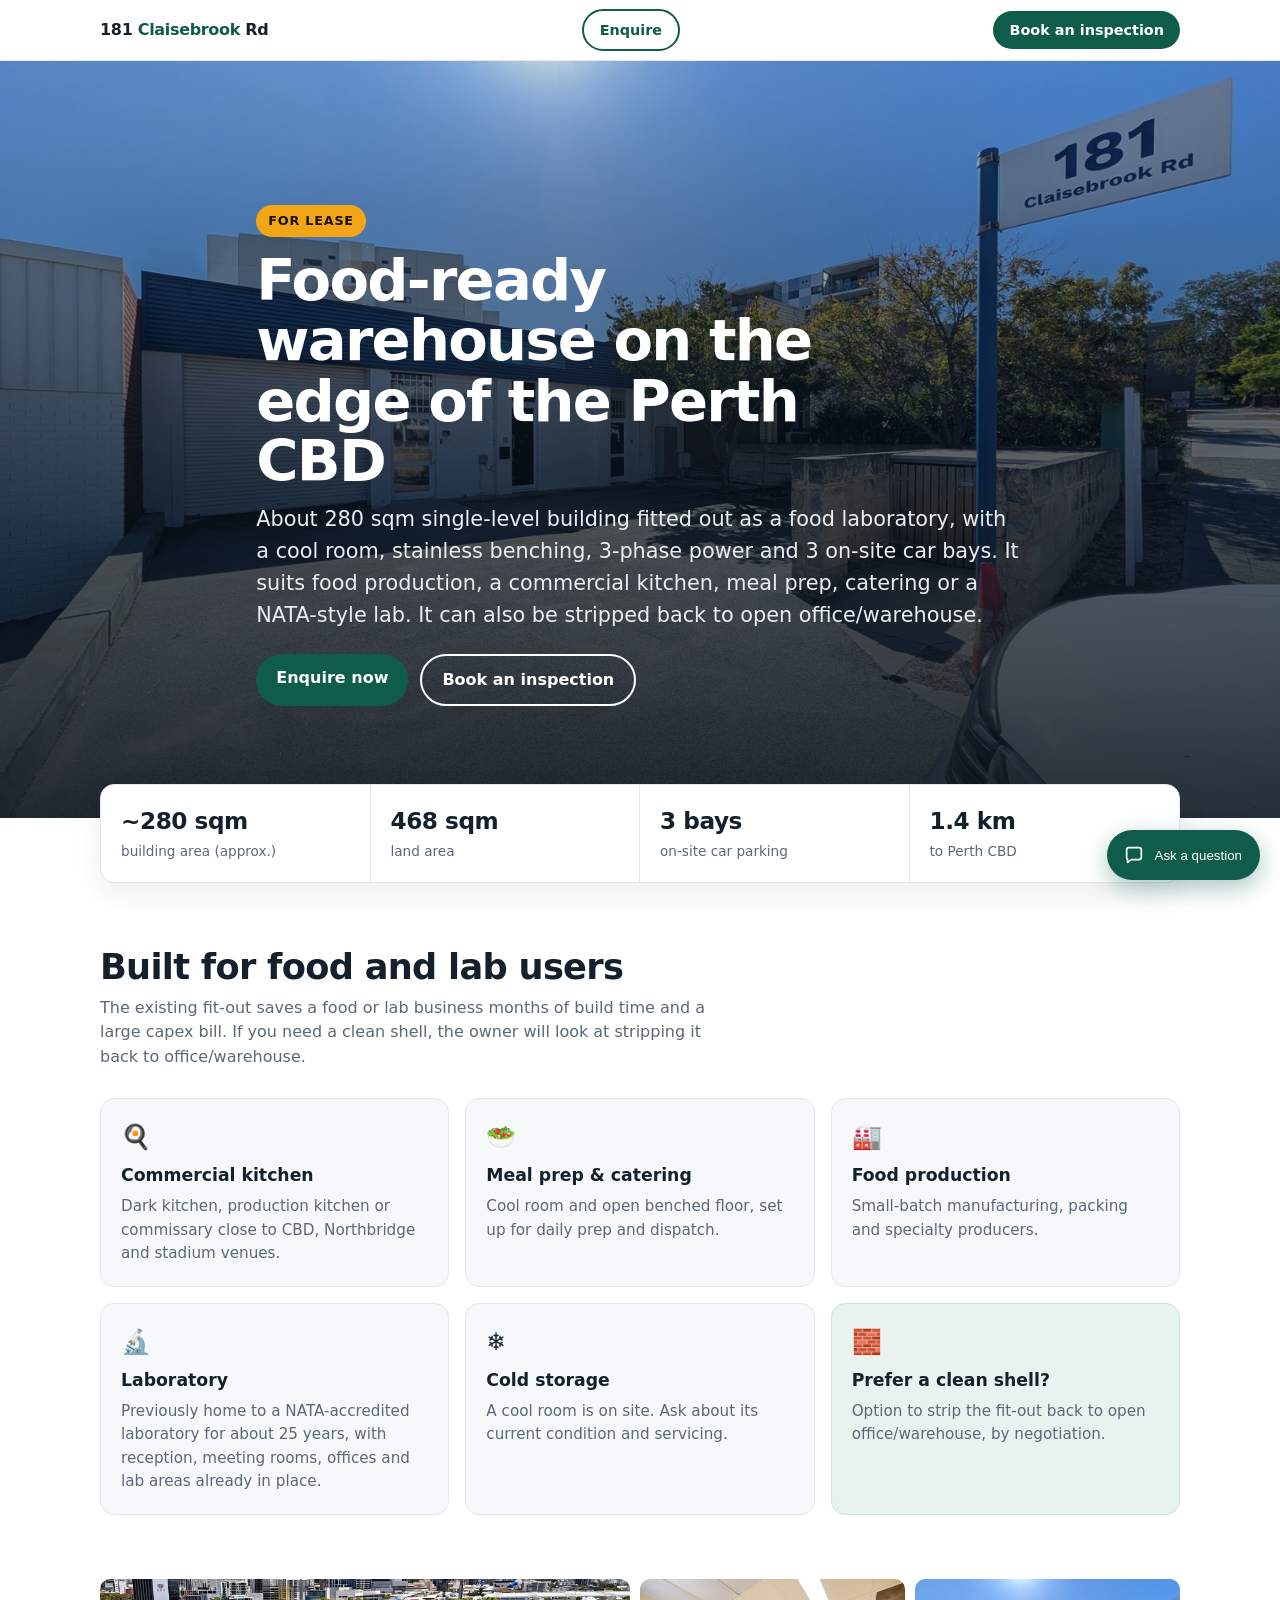
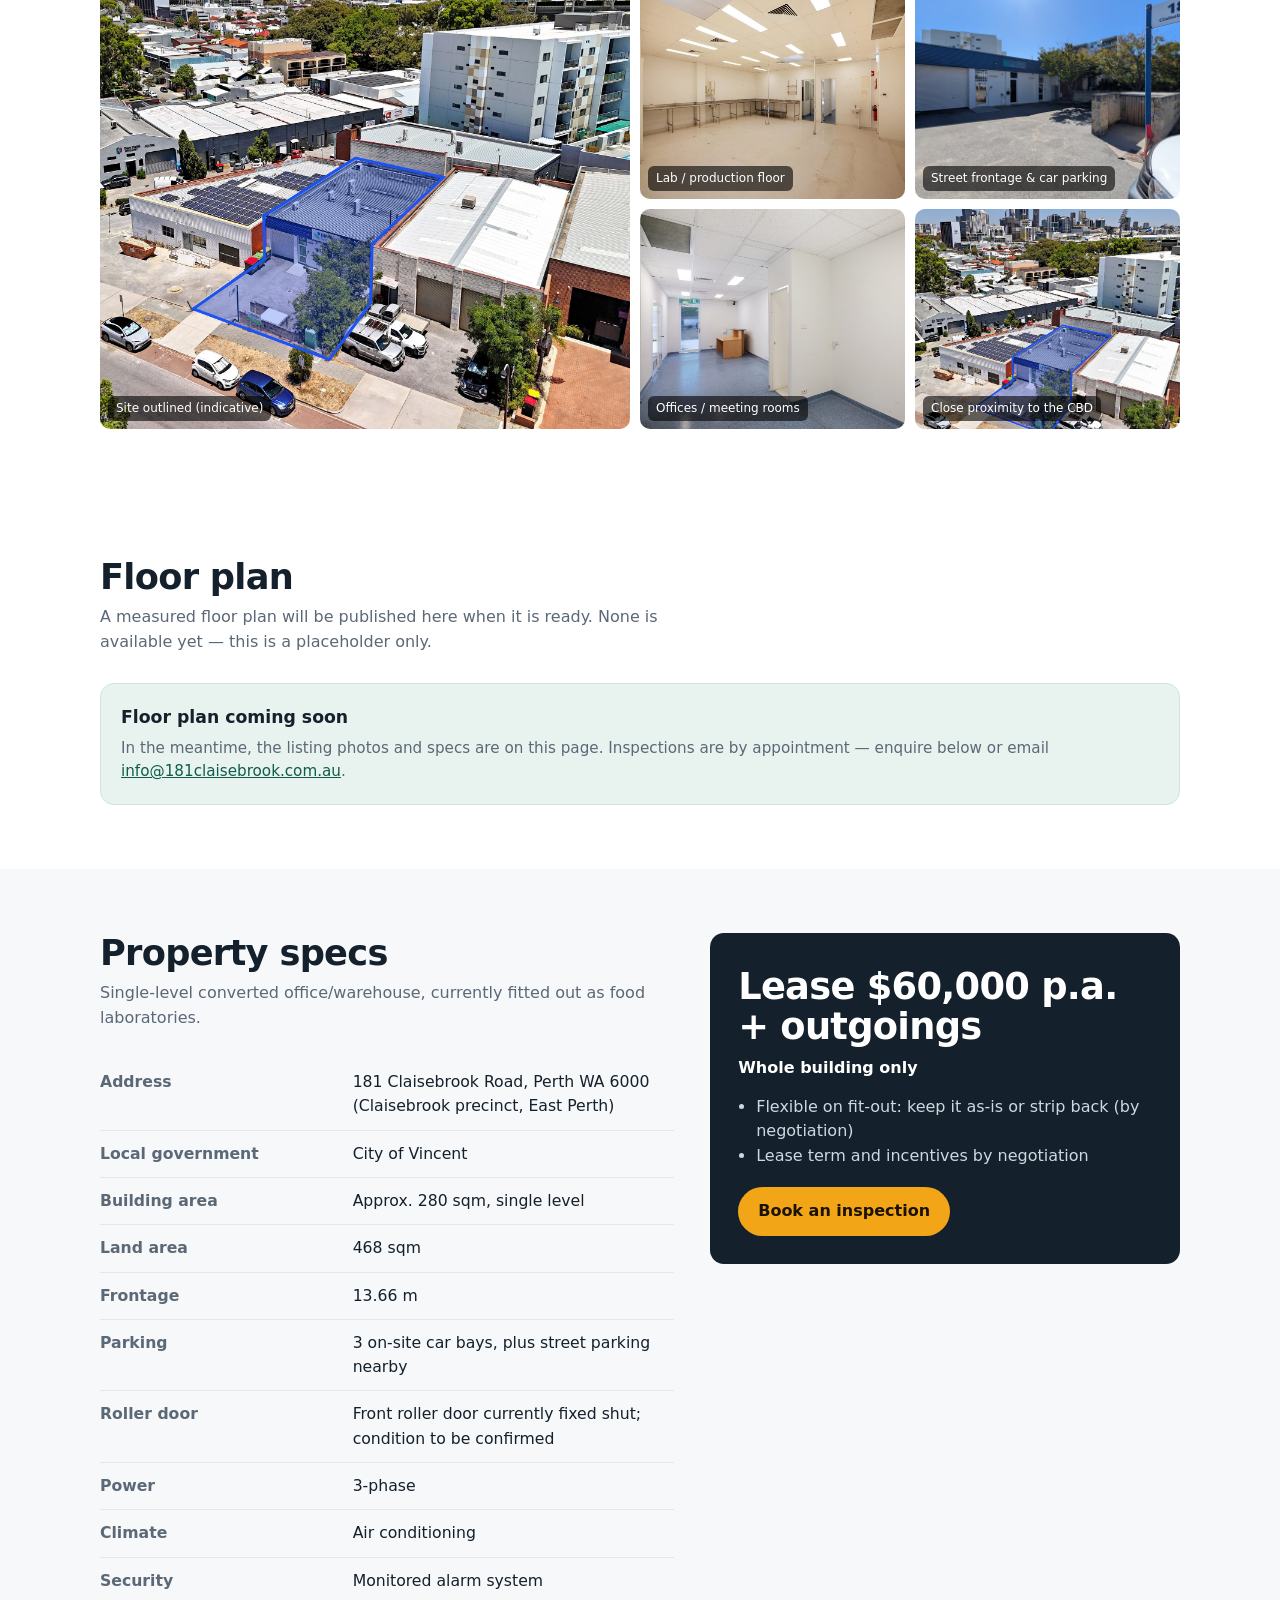
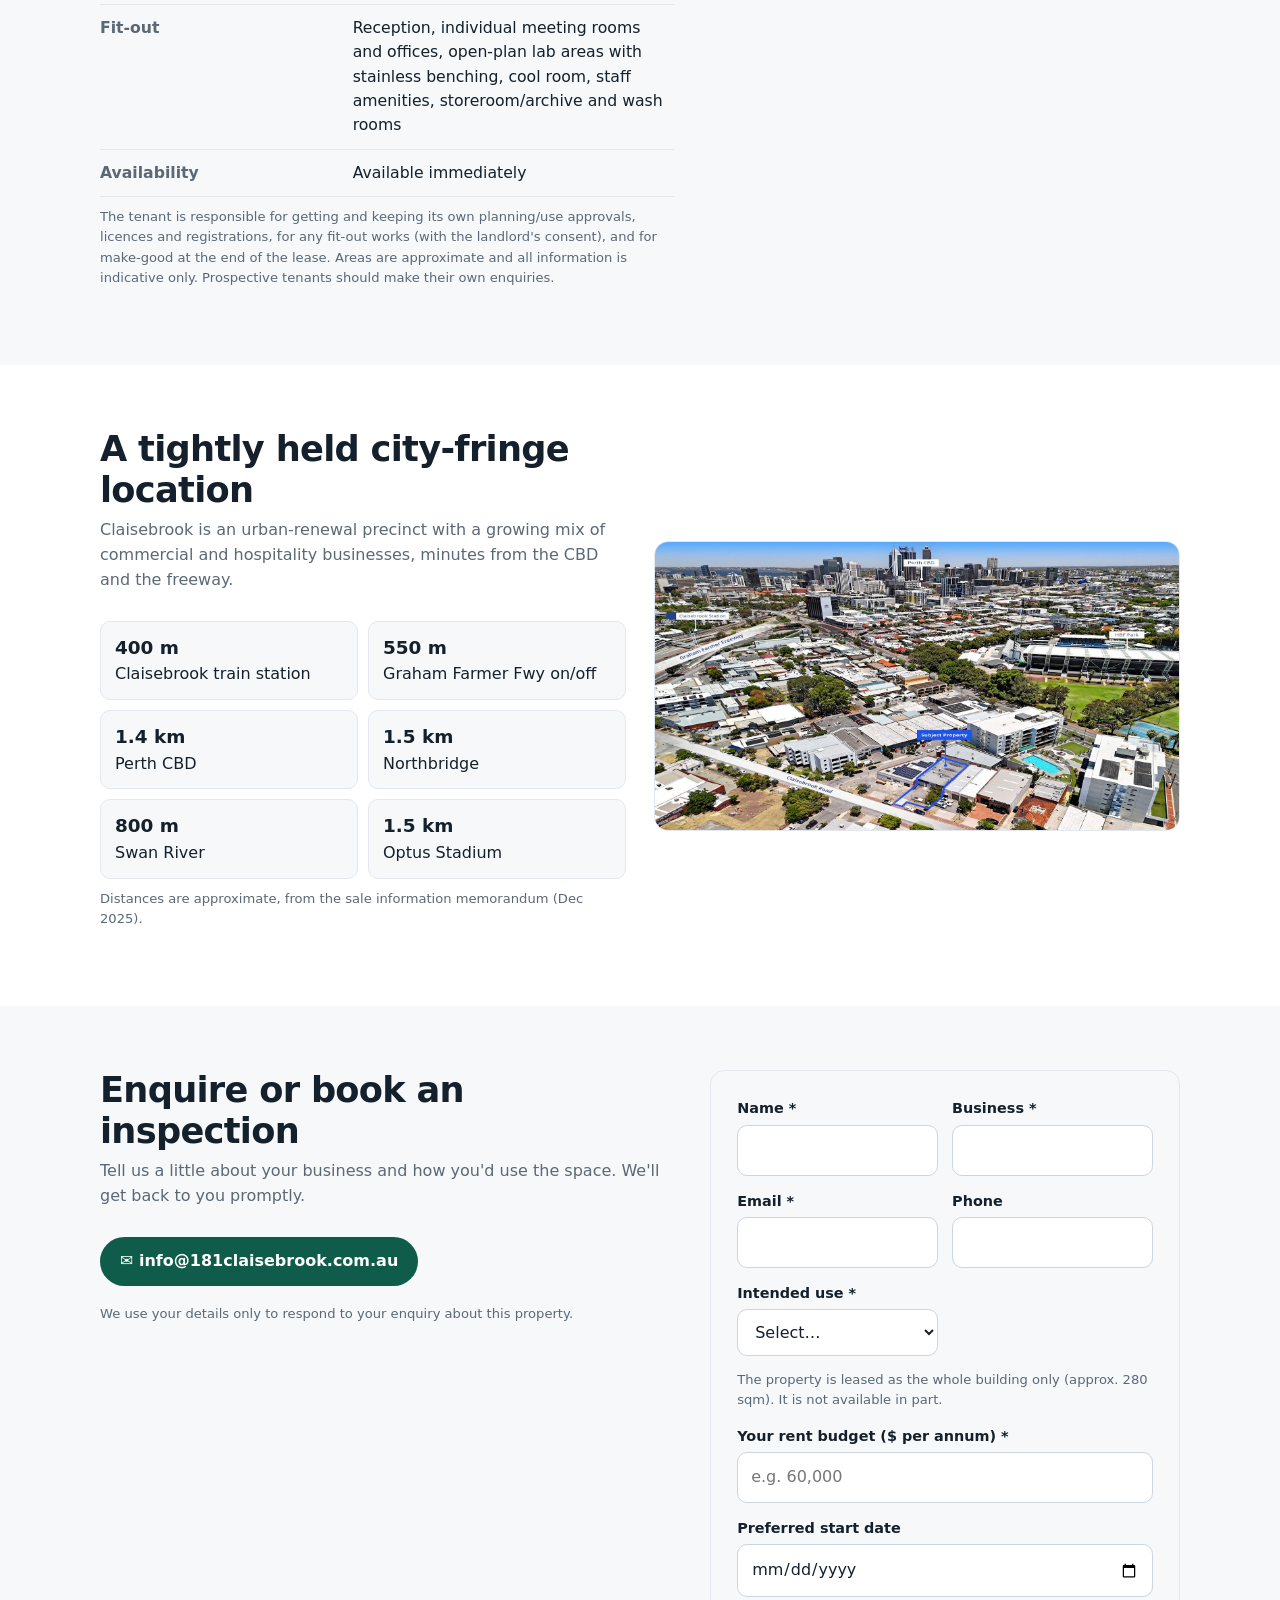
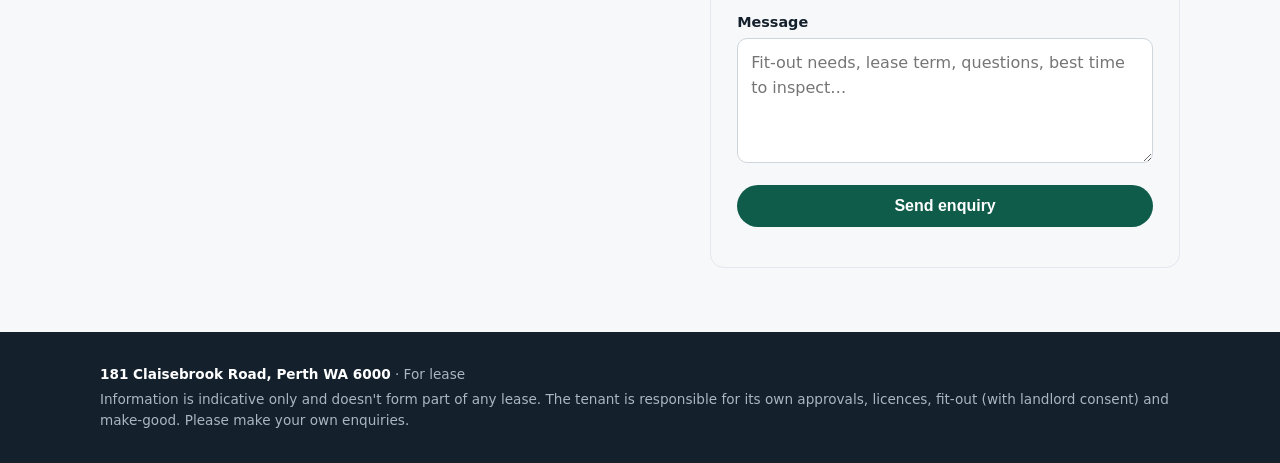
==== commit 7f858470: "Caption: Close proximity to the CBD" ====
--- a/index.html
+++ b/index.html
@@ -130,7 +130,7 @@
     <figure><img src="img/lab-floor.jpg" alt="Open-plan laboratory floor with stainless benching"><figcaption>Lab / production floor</figcaption></figure>
     <figure><img src="img/frontage.jpg?v=4" alt="Street frontage with on-site car parking"><figcaption>Street frontage &amp; car parking</figcaption></figure>
     <figure><img src="img/office.jpg" alt="Internal office and corridor"><figcaption>Offices / meeting rooms</figcaption></figure>
-    <figure><img src="img/aerial-cbd.jpg" alt="Aerial view towards the Perth CBD skyline"><figcaption>Views to the CBD</figcaption></figure>
+    <figure><img src="img/aerial-cbd.jpg" alt="Aerial view towards the Perth CBD skyline"><figcaption>Close proximity to the CBD</figcaption></figure>
   </div>
 </div></section>
 
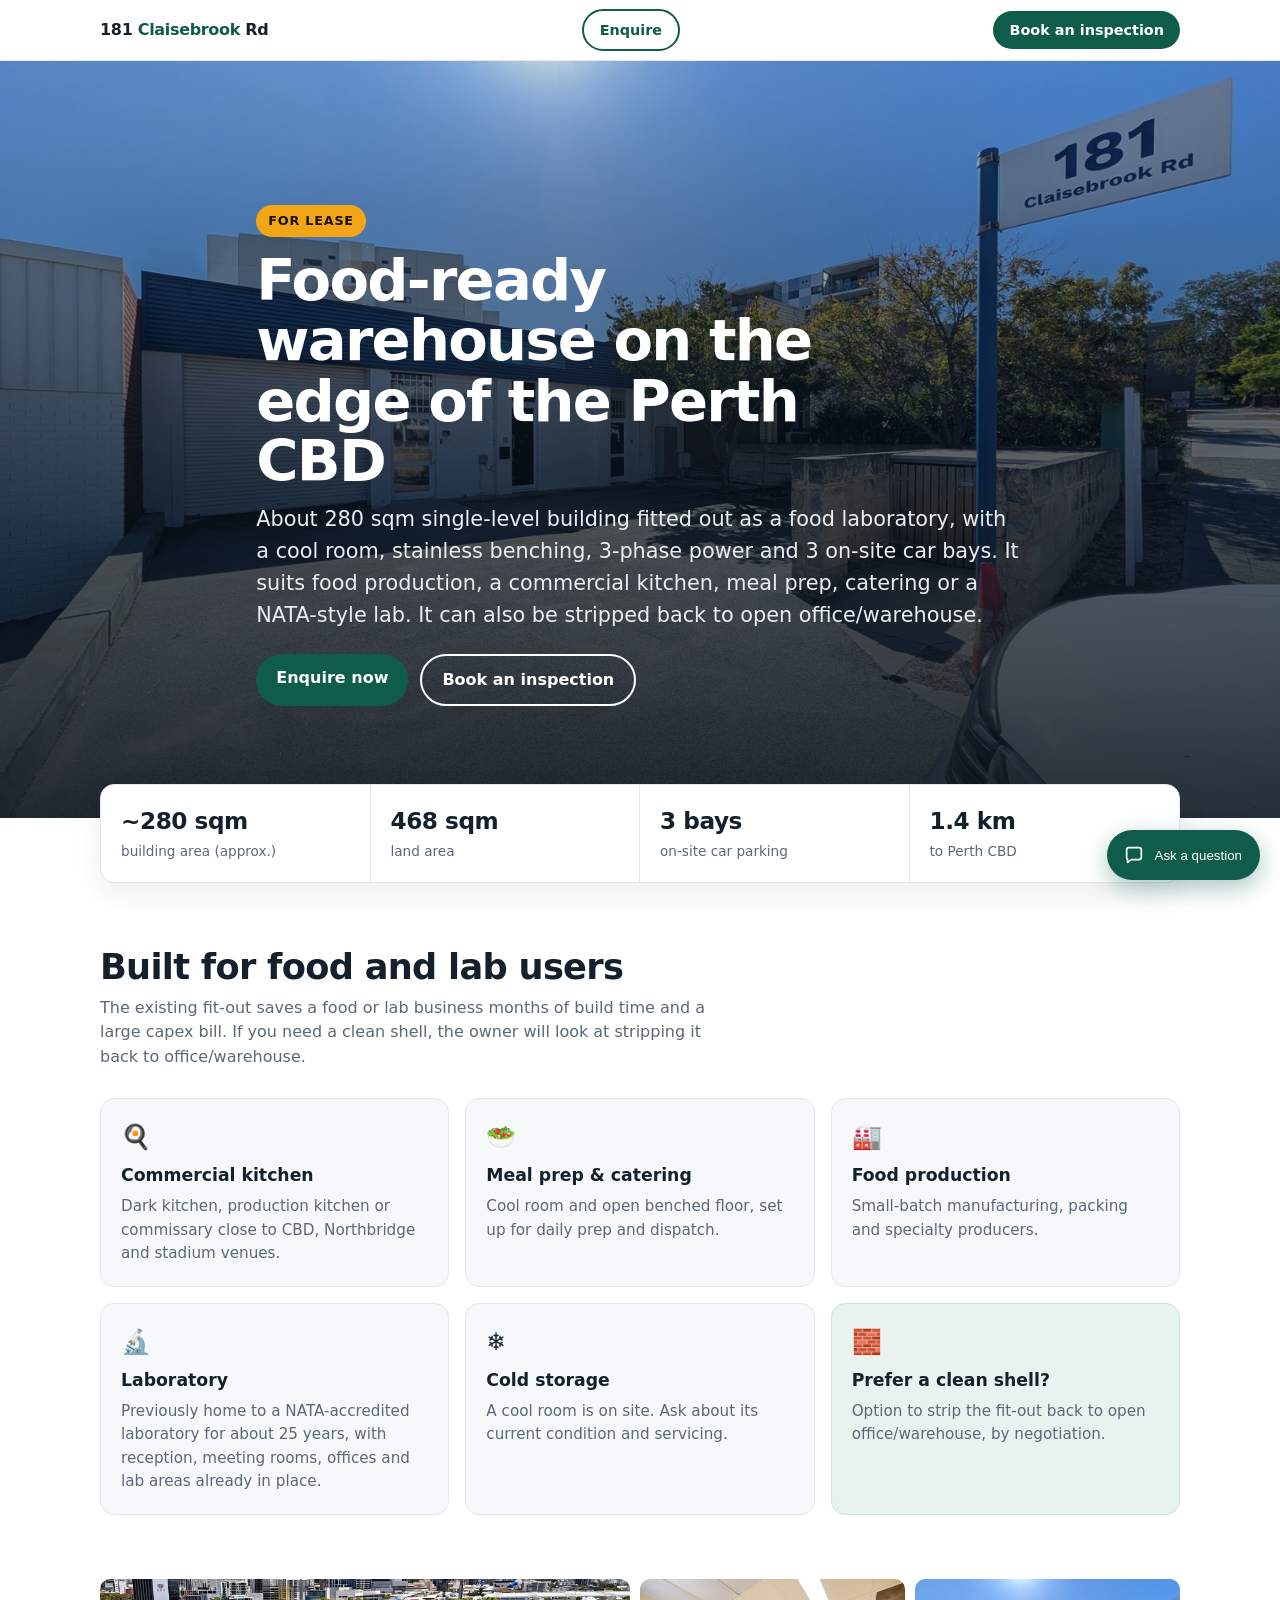
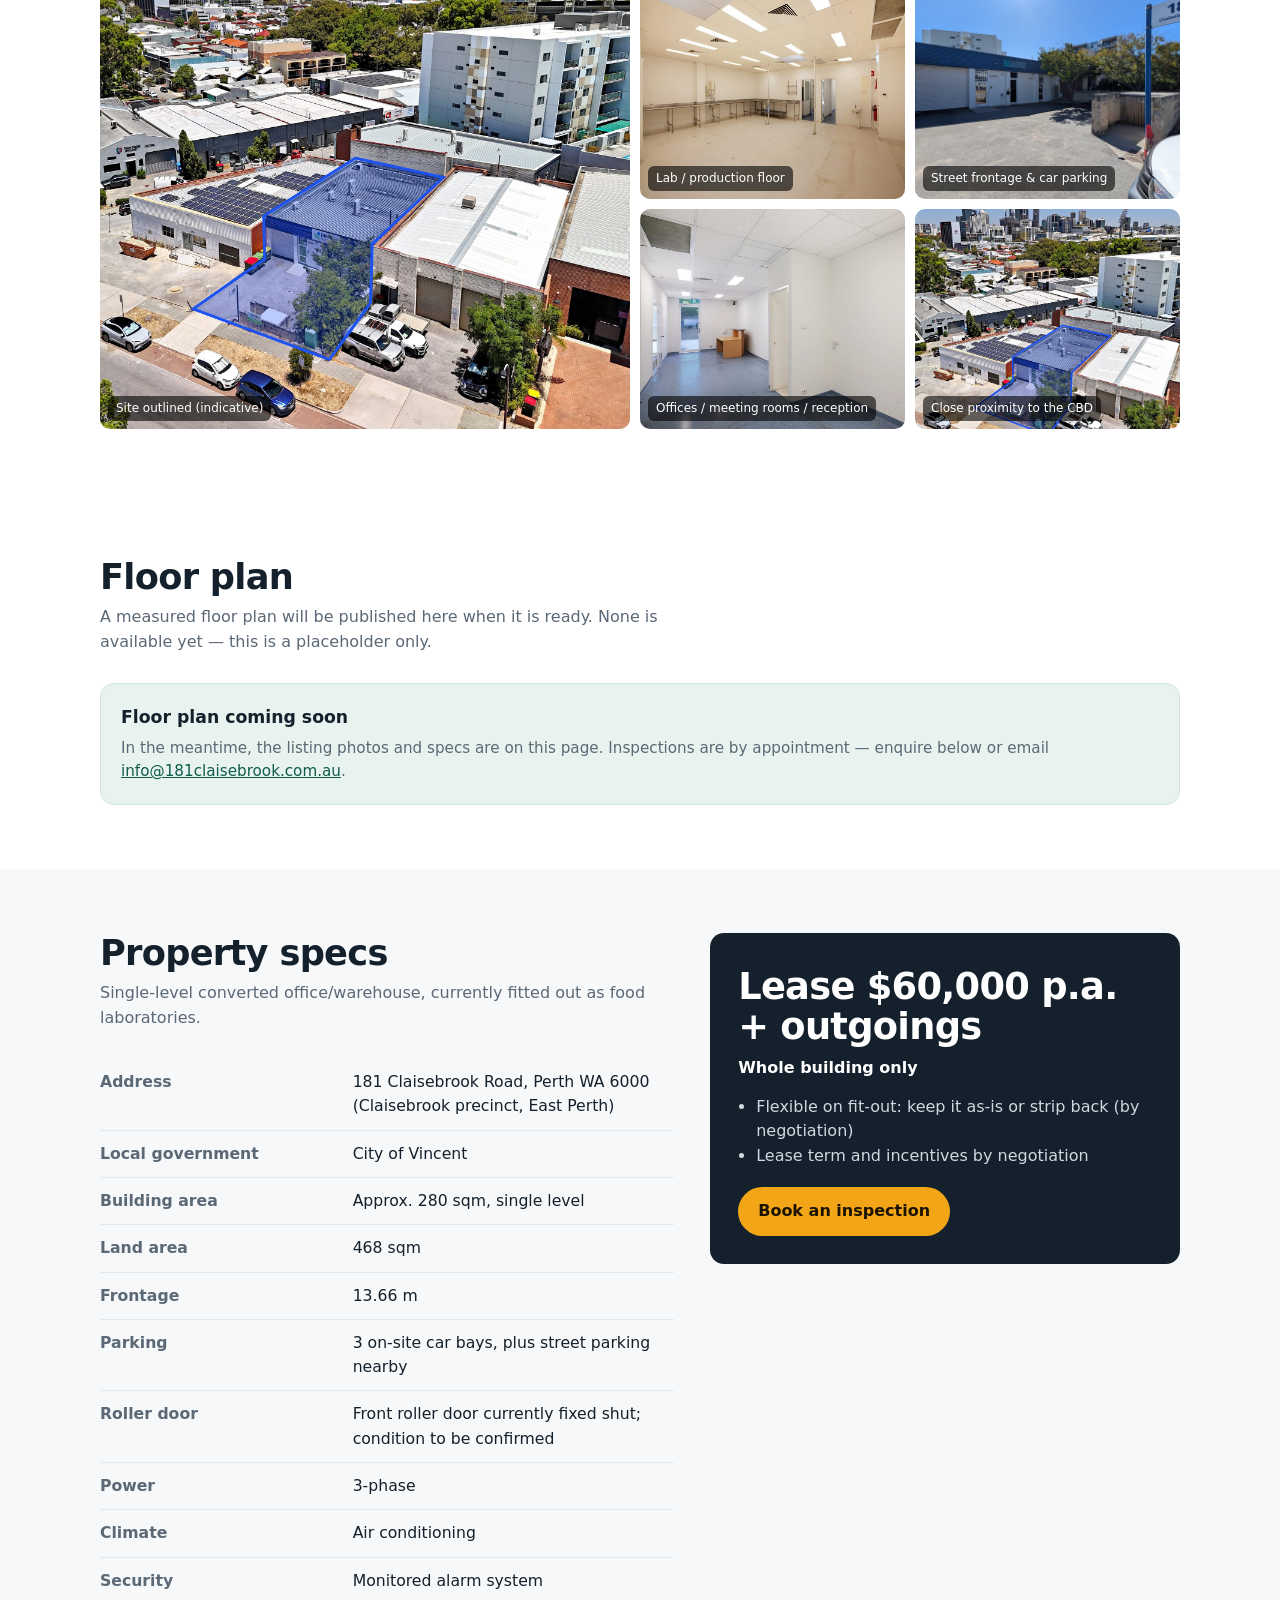
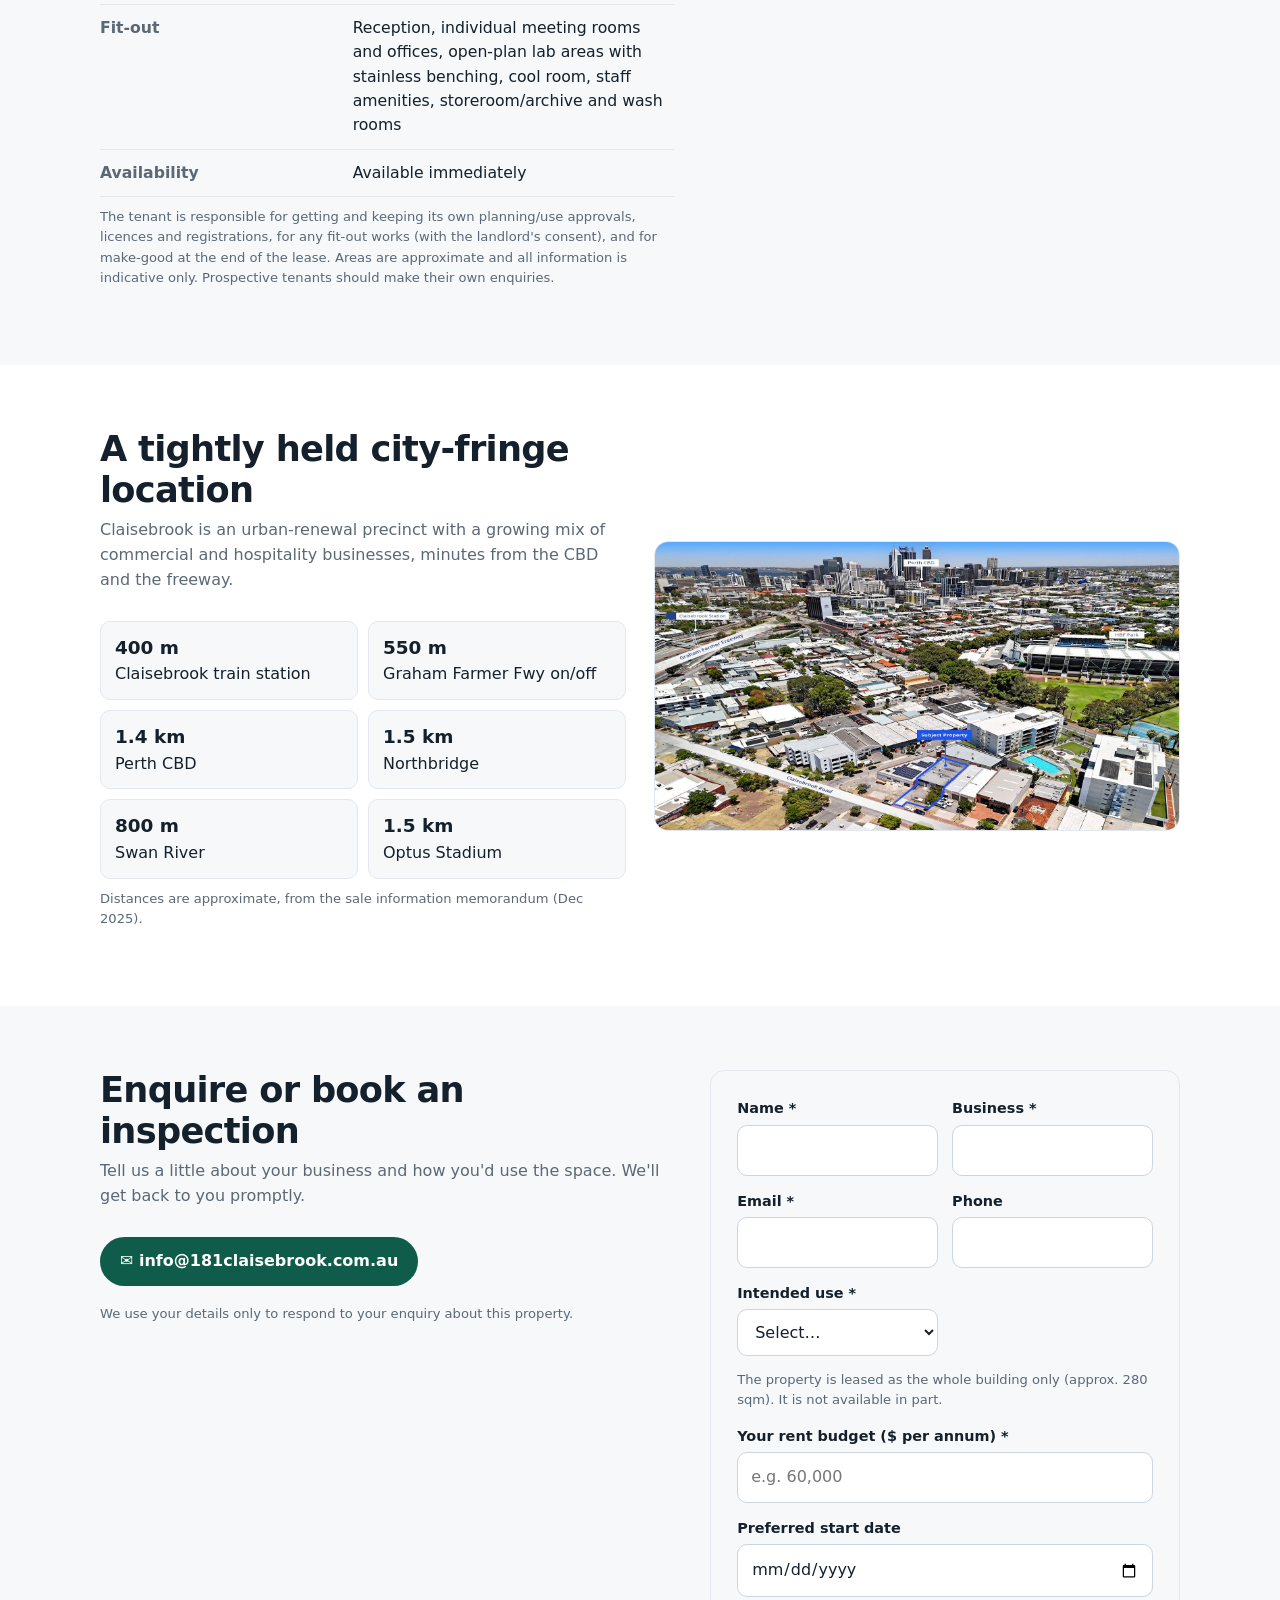
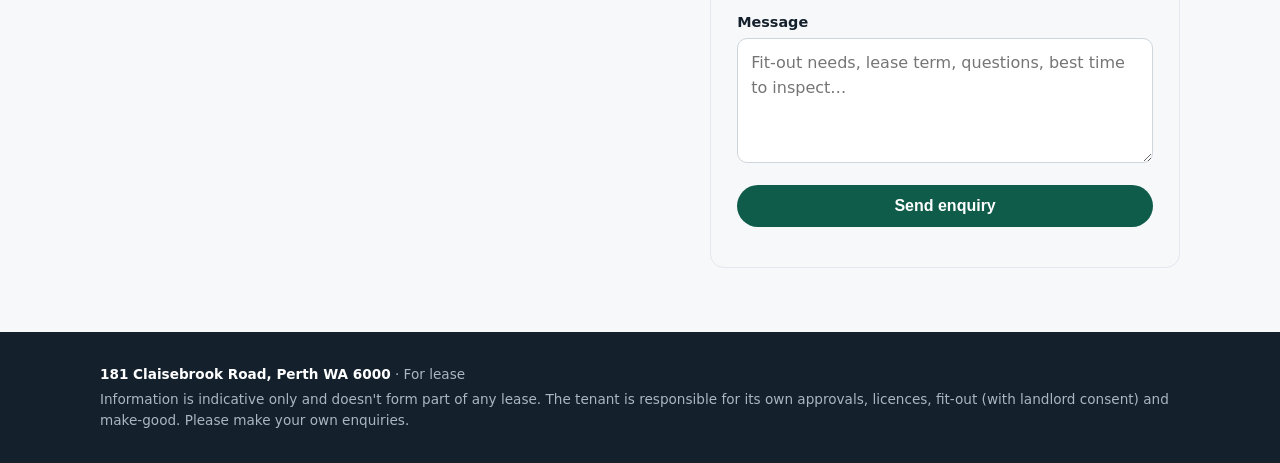
==== commit 4683d204: "Caption: Offices / meeting rooms / reception" ====
--- a/index.html
+++ b/index.html
@@ -129,7 +129,7 @@
     <figure><img src="img/aerial-outline.jpg" alt="Aerial view with the 181 Claisebrook Road site outlined"><figcaption>Site outlined (indicative)</figcaption></figure>
     <figure><img src="img/lab-floor.jpg" alt="Open-plan laboratory floor with stainless benching"><figcaption>Lab / production floor</figcaption></figure>
     <figure><img src="img/frontage.jpg?v=4" alt="Street frontage with on-site car parking"><figcaption>Street frontage &amp; car parking</figcaption></figure>
-    <figure><img src="img/office.jpg" alt="Internal office and corridor"><figcaption>Offices / meeting rooms</figcaption></figure>
+    <figure><img src="img/office.jpg" alt="Internal office and corridor"><figcaption>Offices / meeting rooms / reception</figcaption></figure>
     <figure><img src="img/aerial-cbd.jpg" alt="Aerial view towards the Perth CBD skyline"><figcaption>Close proximity to the CBD</figcaption></figure>
   </div>
 </div></section>
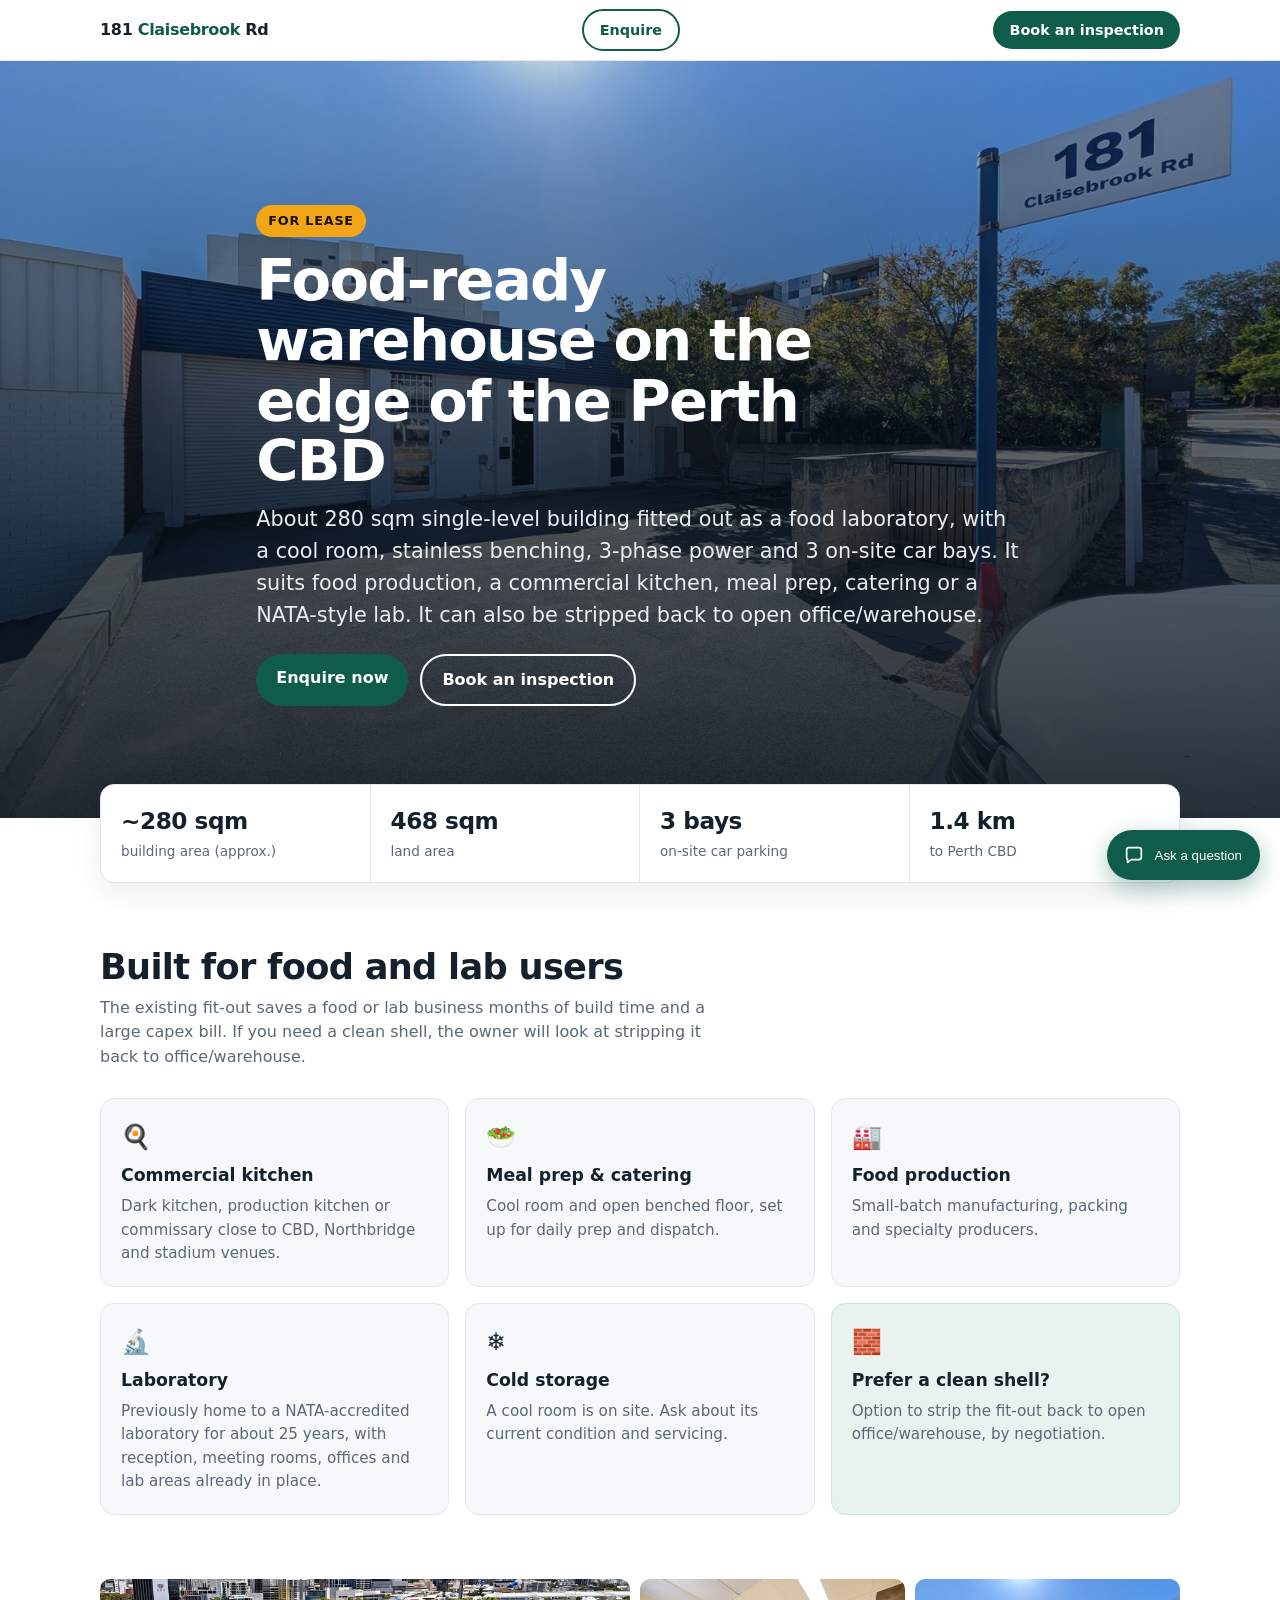
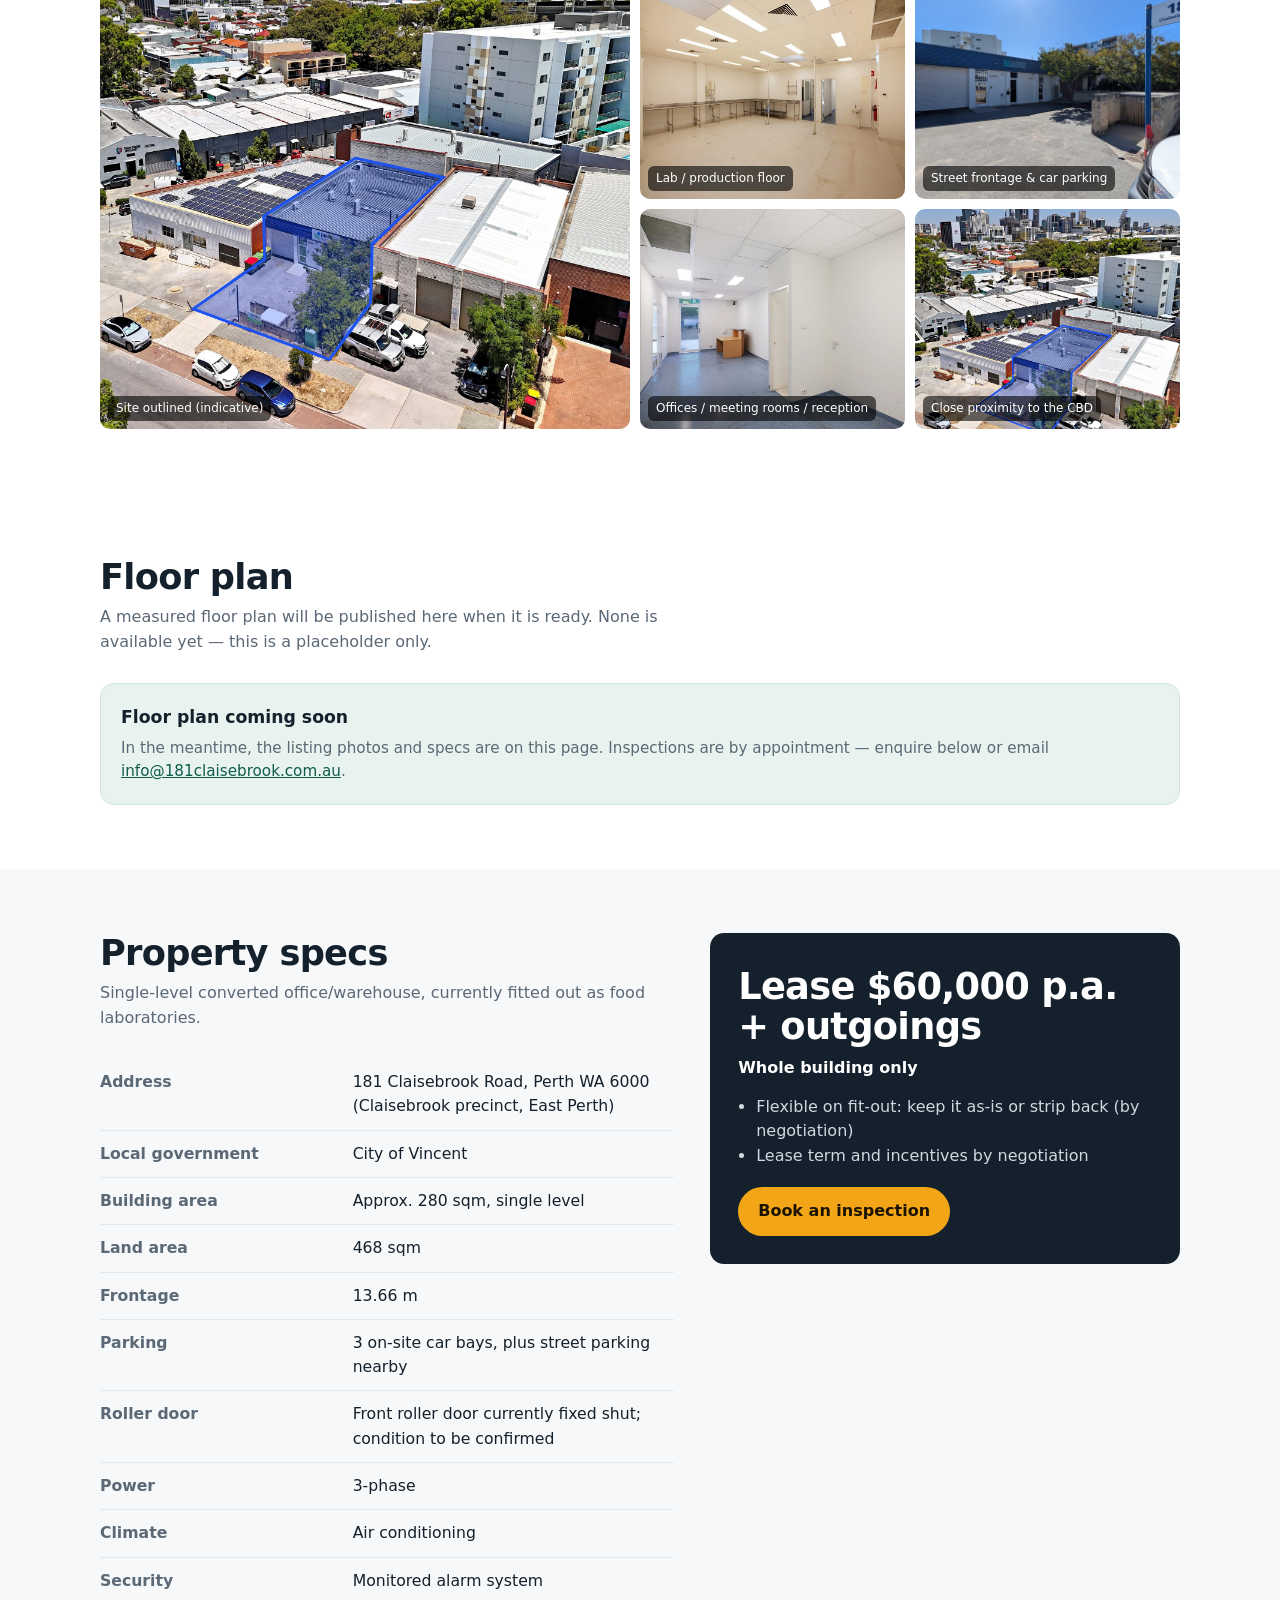
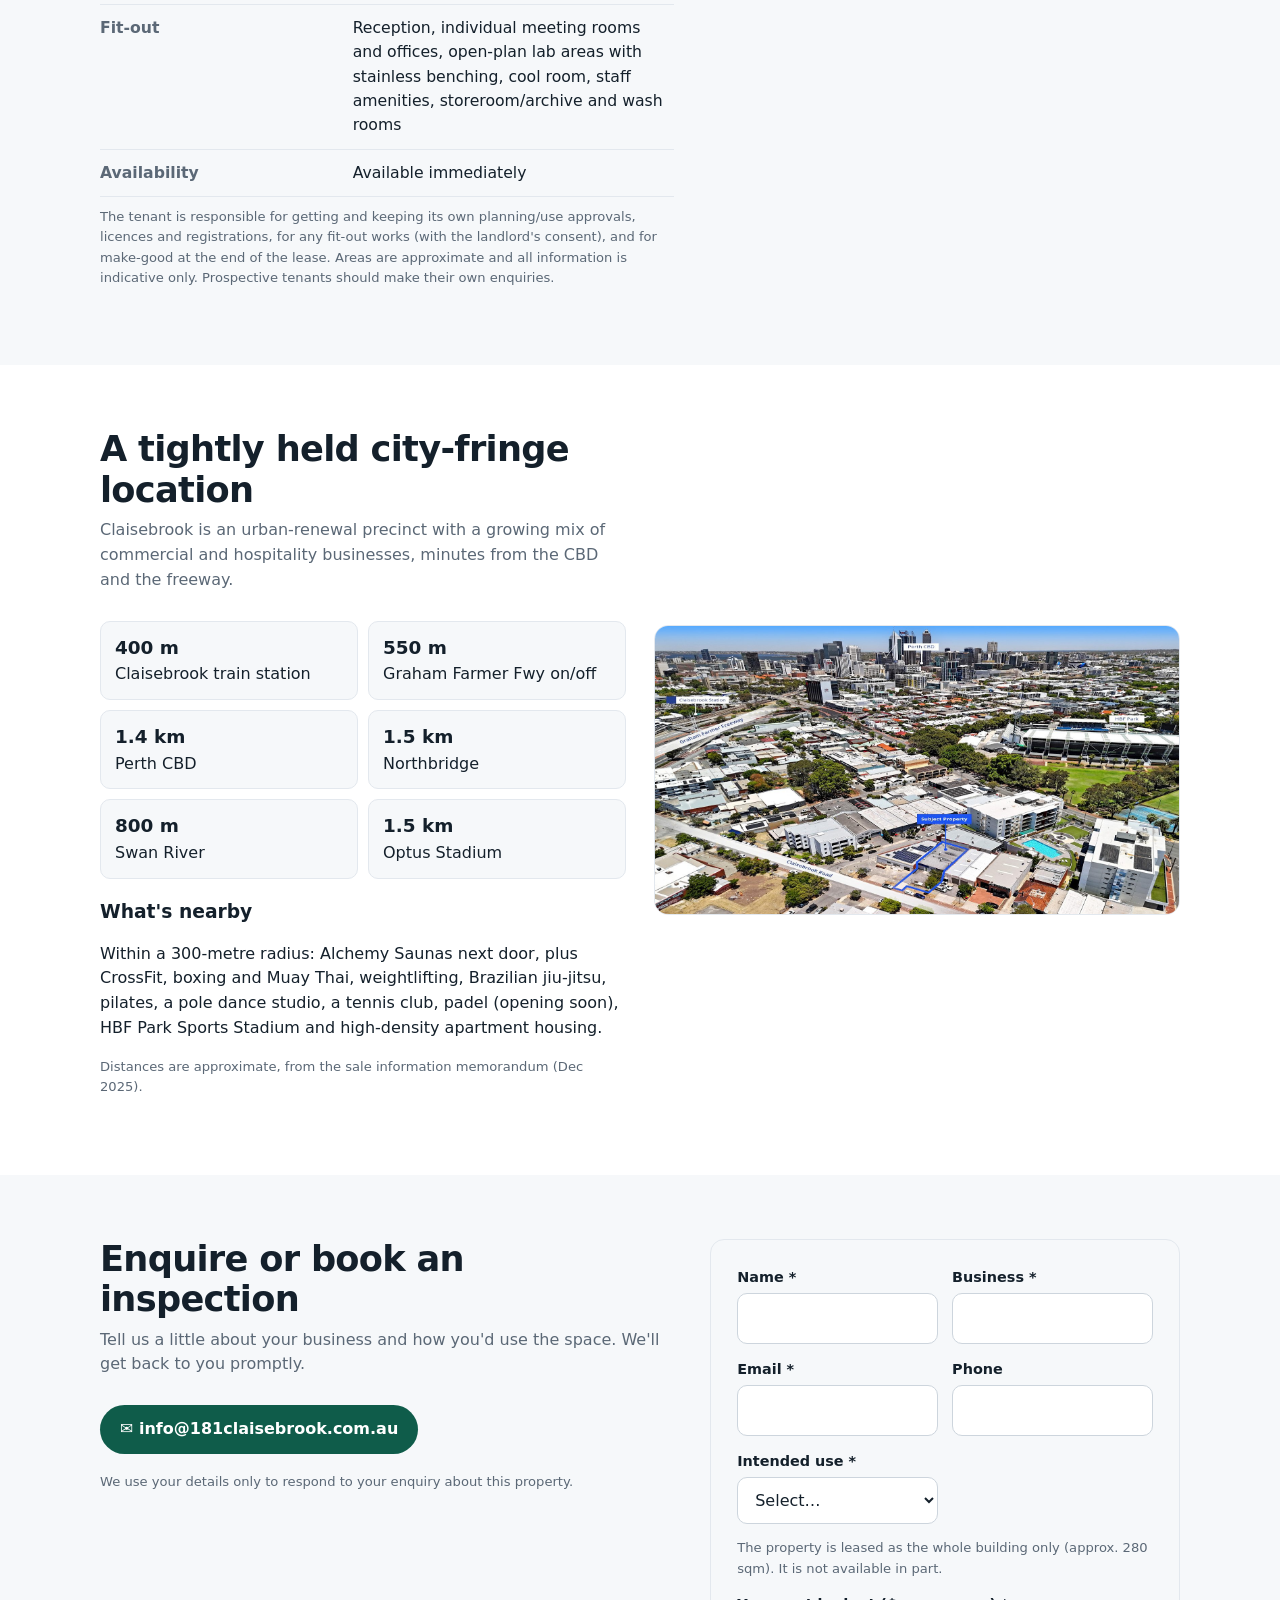
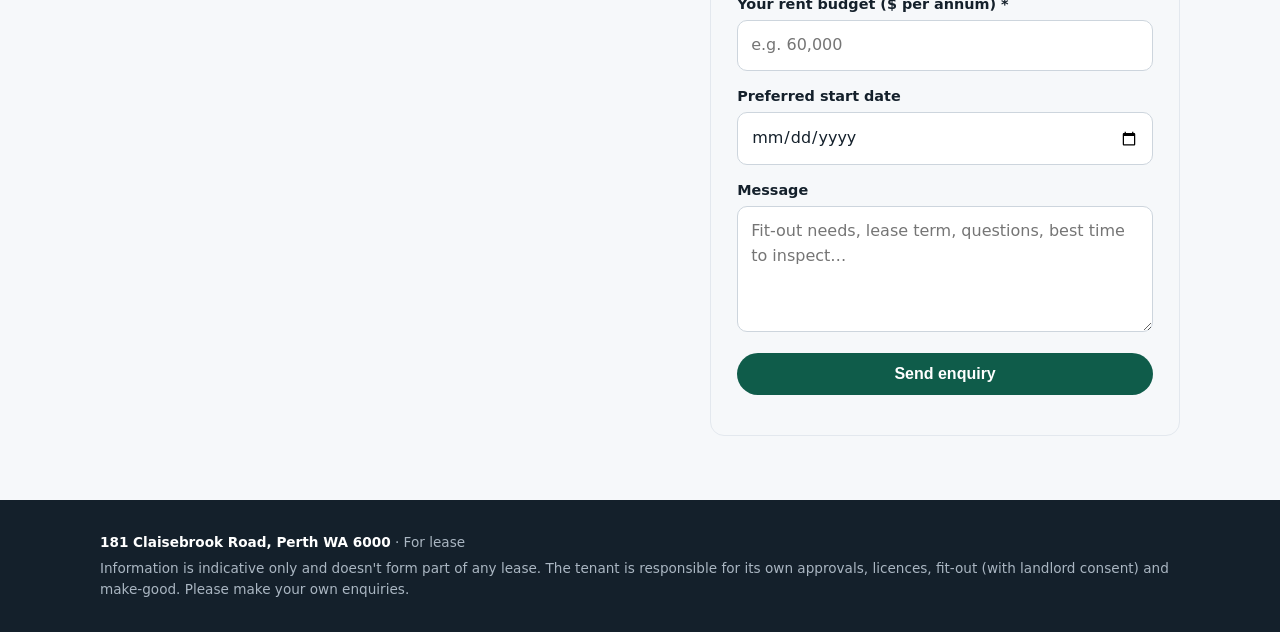
==== commit aa1bd91d: "Add What's nearby line to location section" ====
--- a/index.html
+++ b/index.html
@@ -186,6 +186,8 @@
       <li><b>800 m</b>Swan River</li>
       <li><b>1.5 km</b>Optus Stadium</li>
     </ul>
+    <h3 style="margin:18px 0 6px">What's nearby</h3>
+    <p>Within a 300-metre radius: Alchemy Saunas next door, plus CrossFit, boxing and Muay Thai, weightlifting, Brazilian jiu-jitsu, pilates, a pole dance studio, a tennis club, padel (opening soon), HBF Park Sports Stadium and high-density apartment housing.</p>
     <p class="note">Distances are approximate, from the sale information memorandum (Dec 2025).</p>
   </div>
   <img src="img/aerial-wide.jpg" alt="Wide aerial view of the Claisebrook precinct with the site marked">
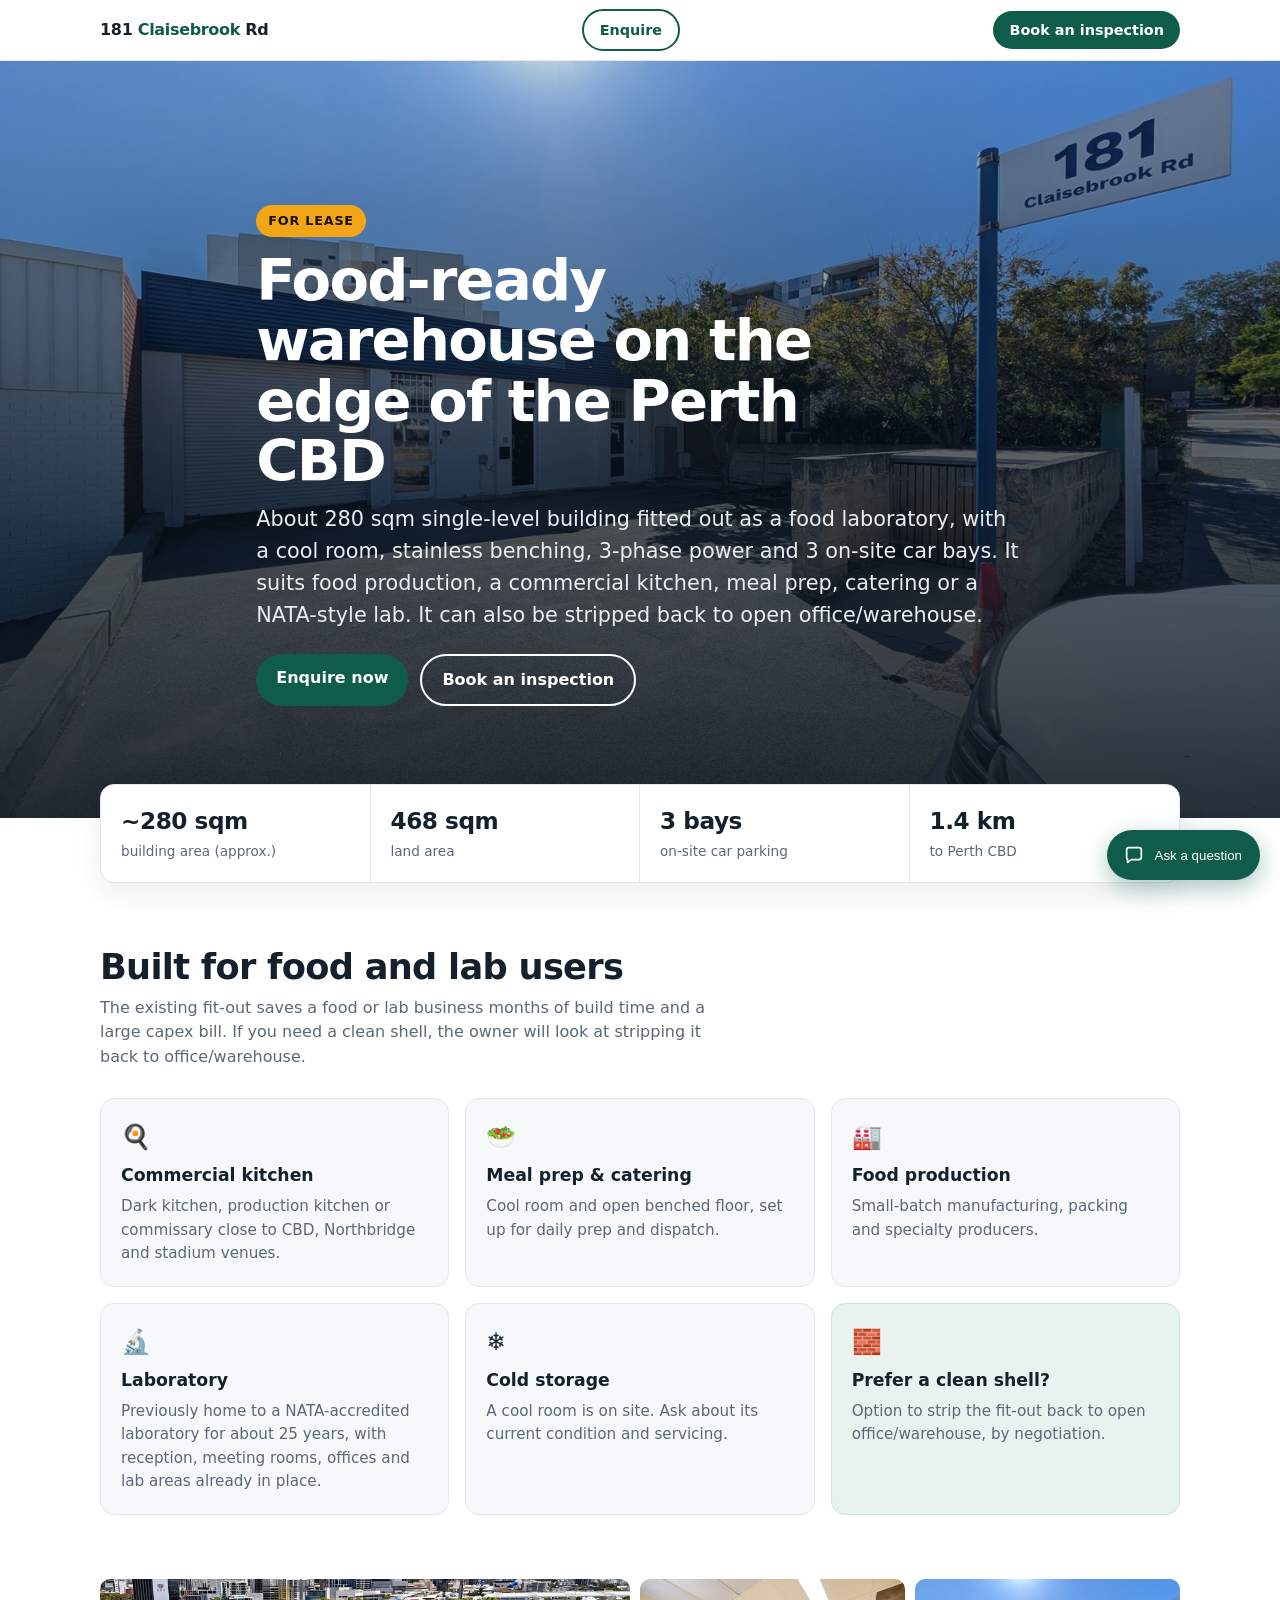
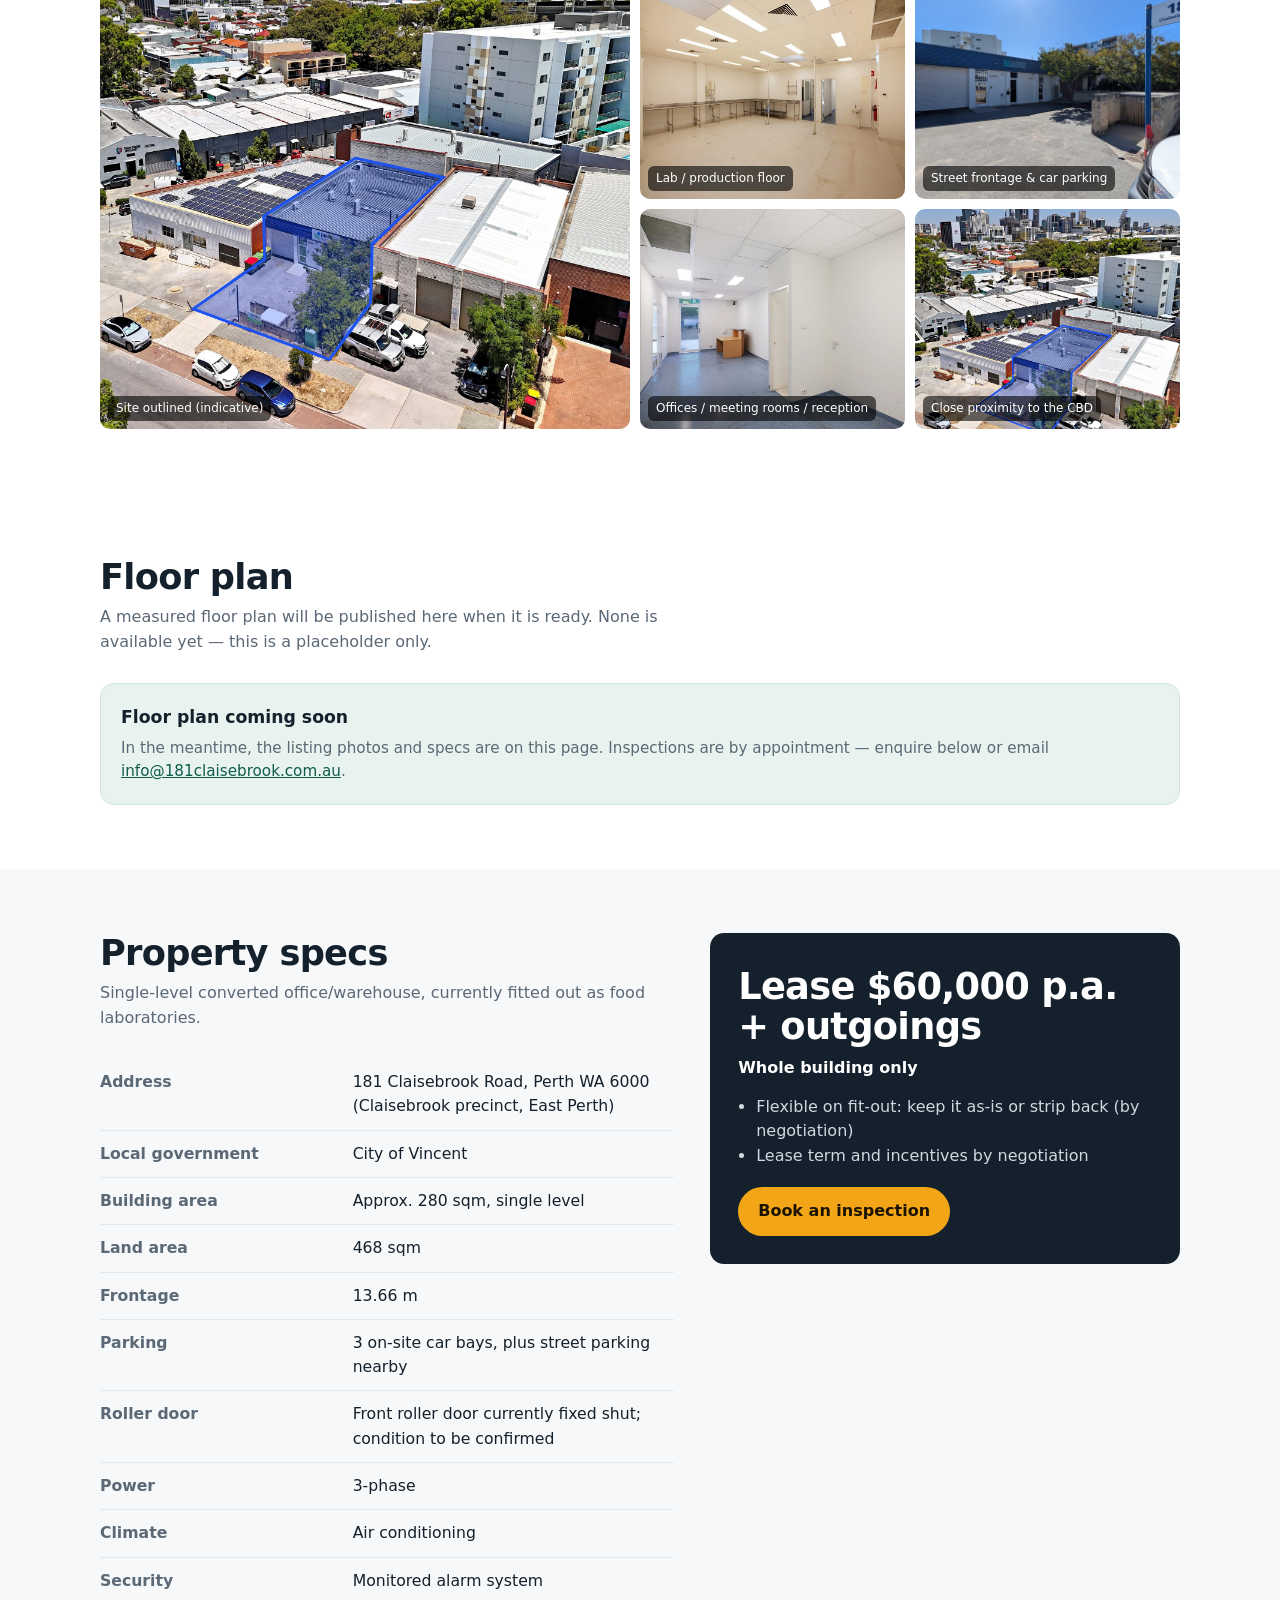
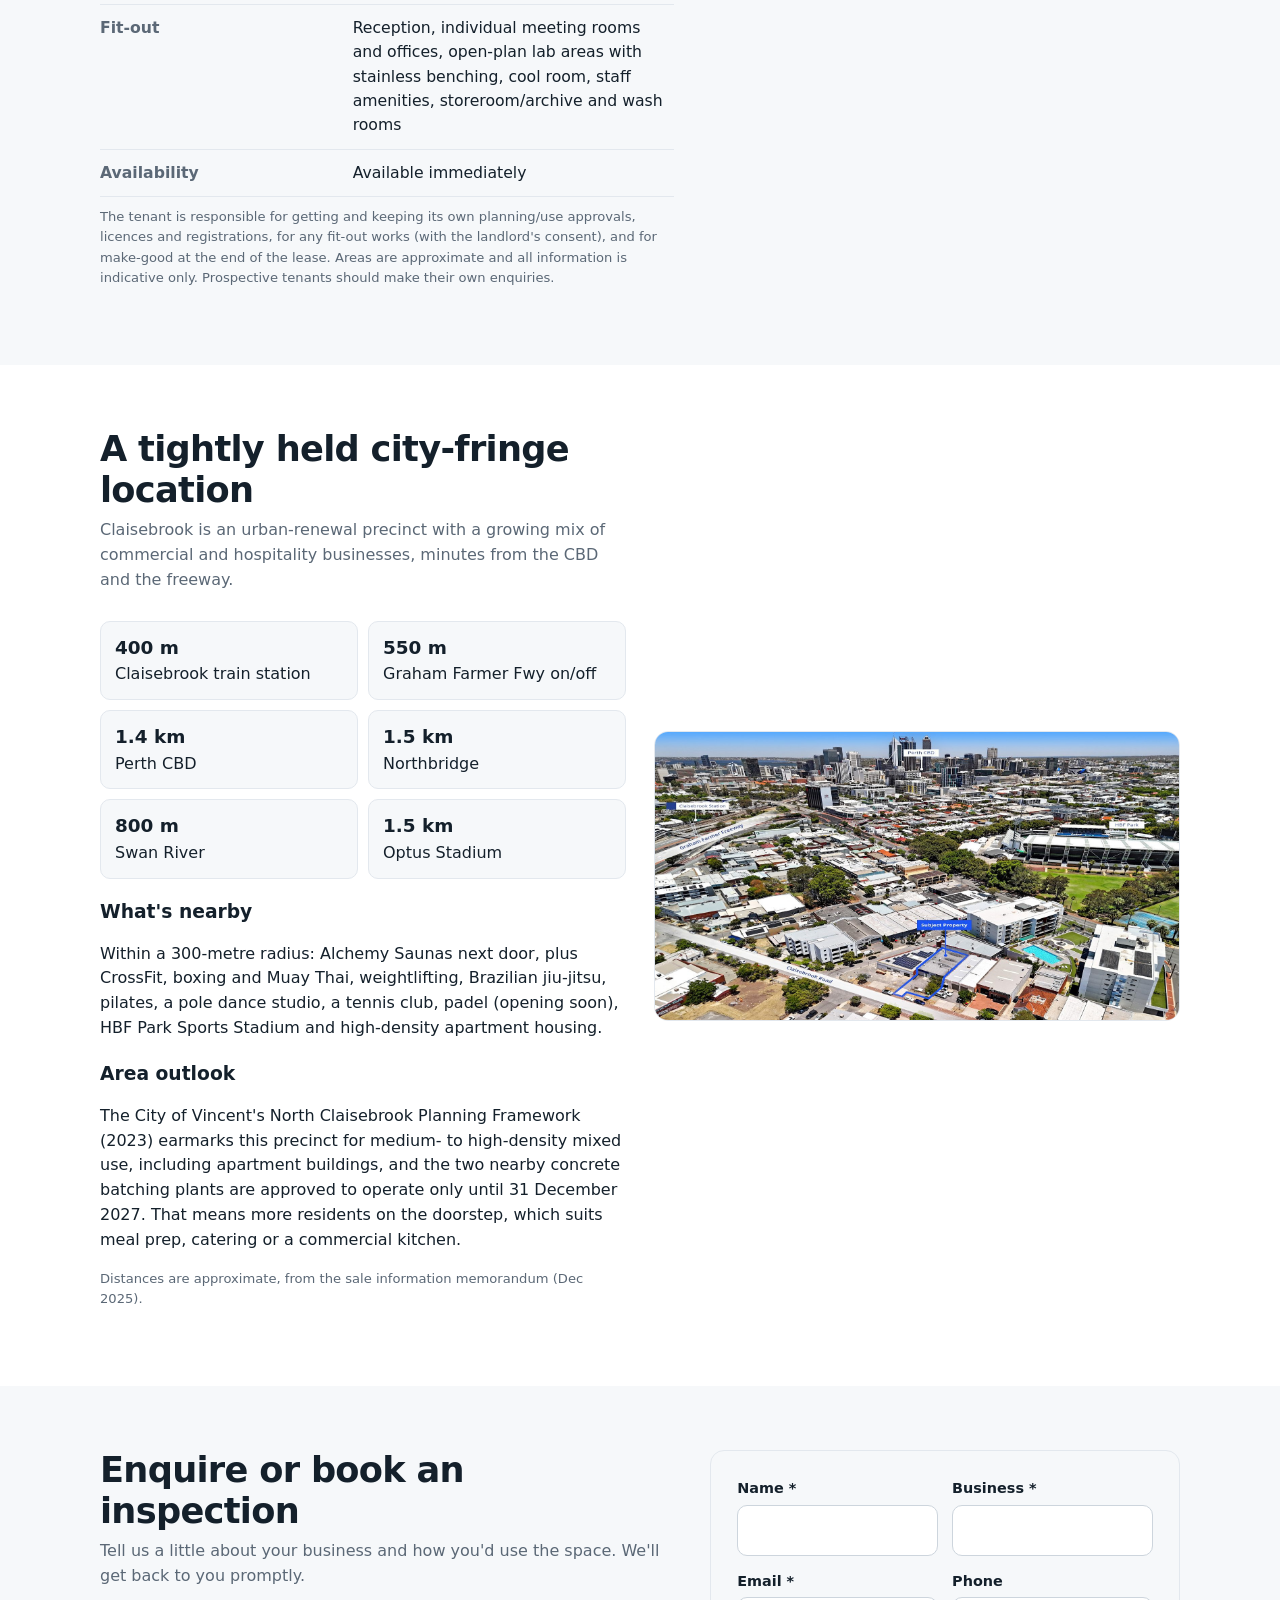
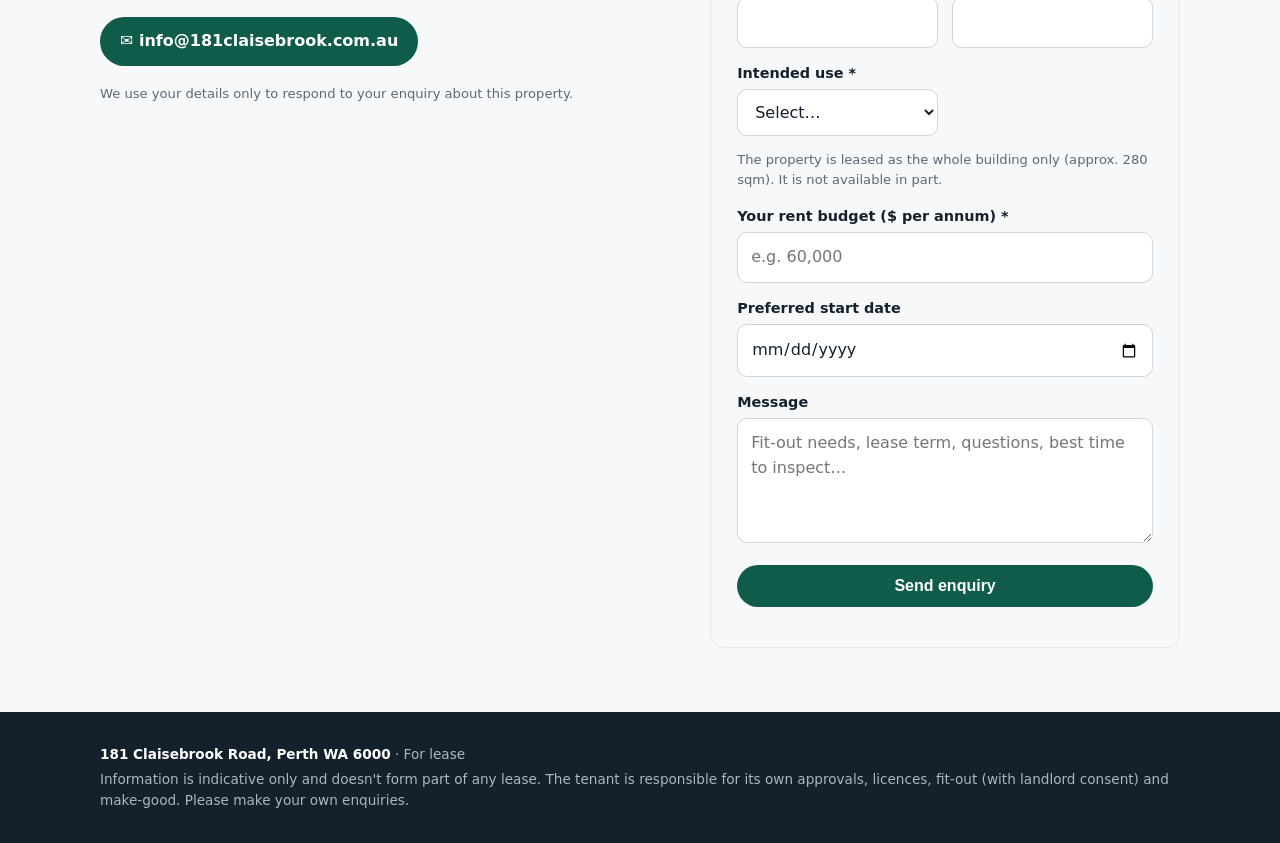
==== commit a4a473a1: "Add Area outlook to location section" ====
--- a/index.html
+++ b/index.html
@@ -188,6 +188,8 @@
     </ul>
     <h3 style="margin:18px 0 6px">What's nearby</h3>
     <p>Within a 300-metre radius: Alchemy Saunas next door, plus CrossFit, boxing and Muay Thai, weightlifting, Brazilian jiu-jitsu, pilates, a pole dance studio, a tennis club, padel (opening soon), HBF Park Sports Stadium and high-density apartment housing.</p>
+    <h3 style="margin:18px 0 6px">Area outlook</h3>
+    <p>The City of Vincent's North Claisebrook Planning Framework (2023) earmarks this precinct for medium- to high-density mixed use, including apartment buildings, and the two nearby concrete batching plants are approved to operate only until 31 December 2027. That means more residents on the doorstep, which suits meal prep, catering or a commercial kitchen.</p>
     <p class="note">Distances are approximate, from the sale information memorandum (Dec 2025).</p>
   </div>
   <img src="img/aerial-wide.jpg" alt="Wide aerial view of the Claisebrook precinct with the site marked">
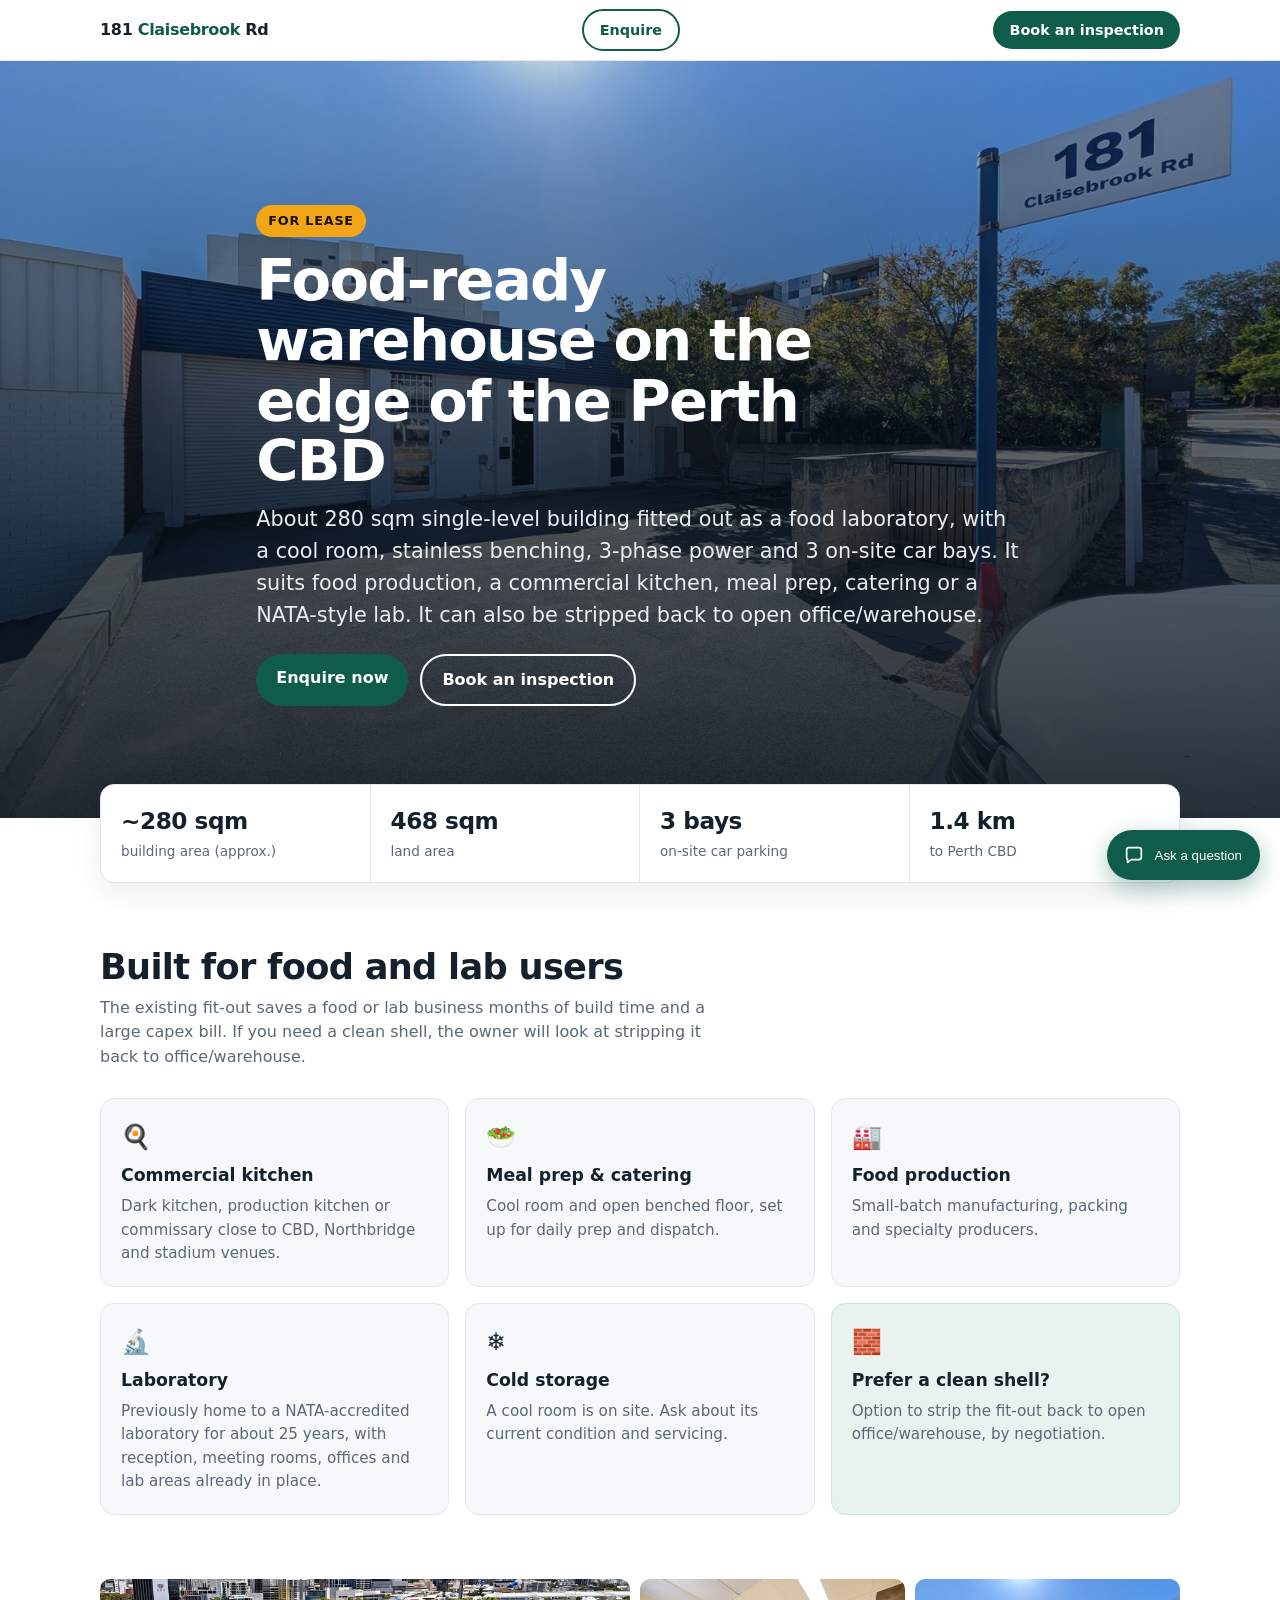
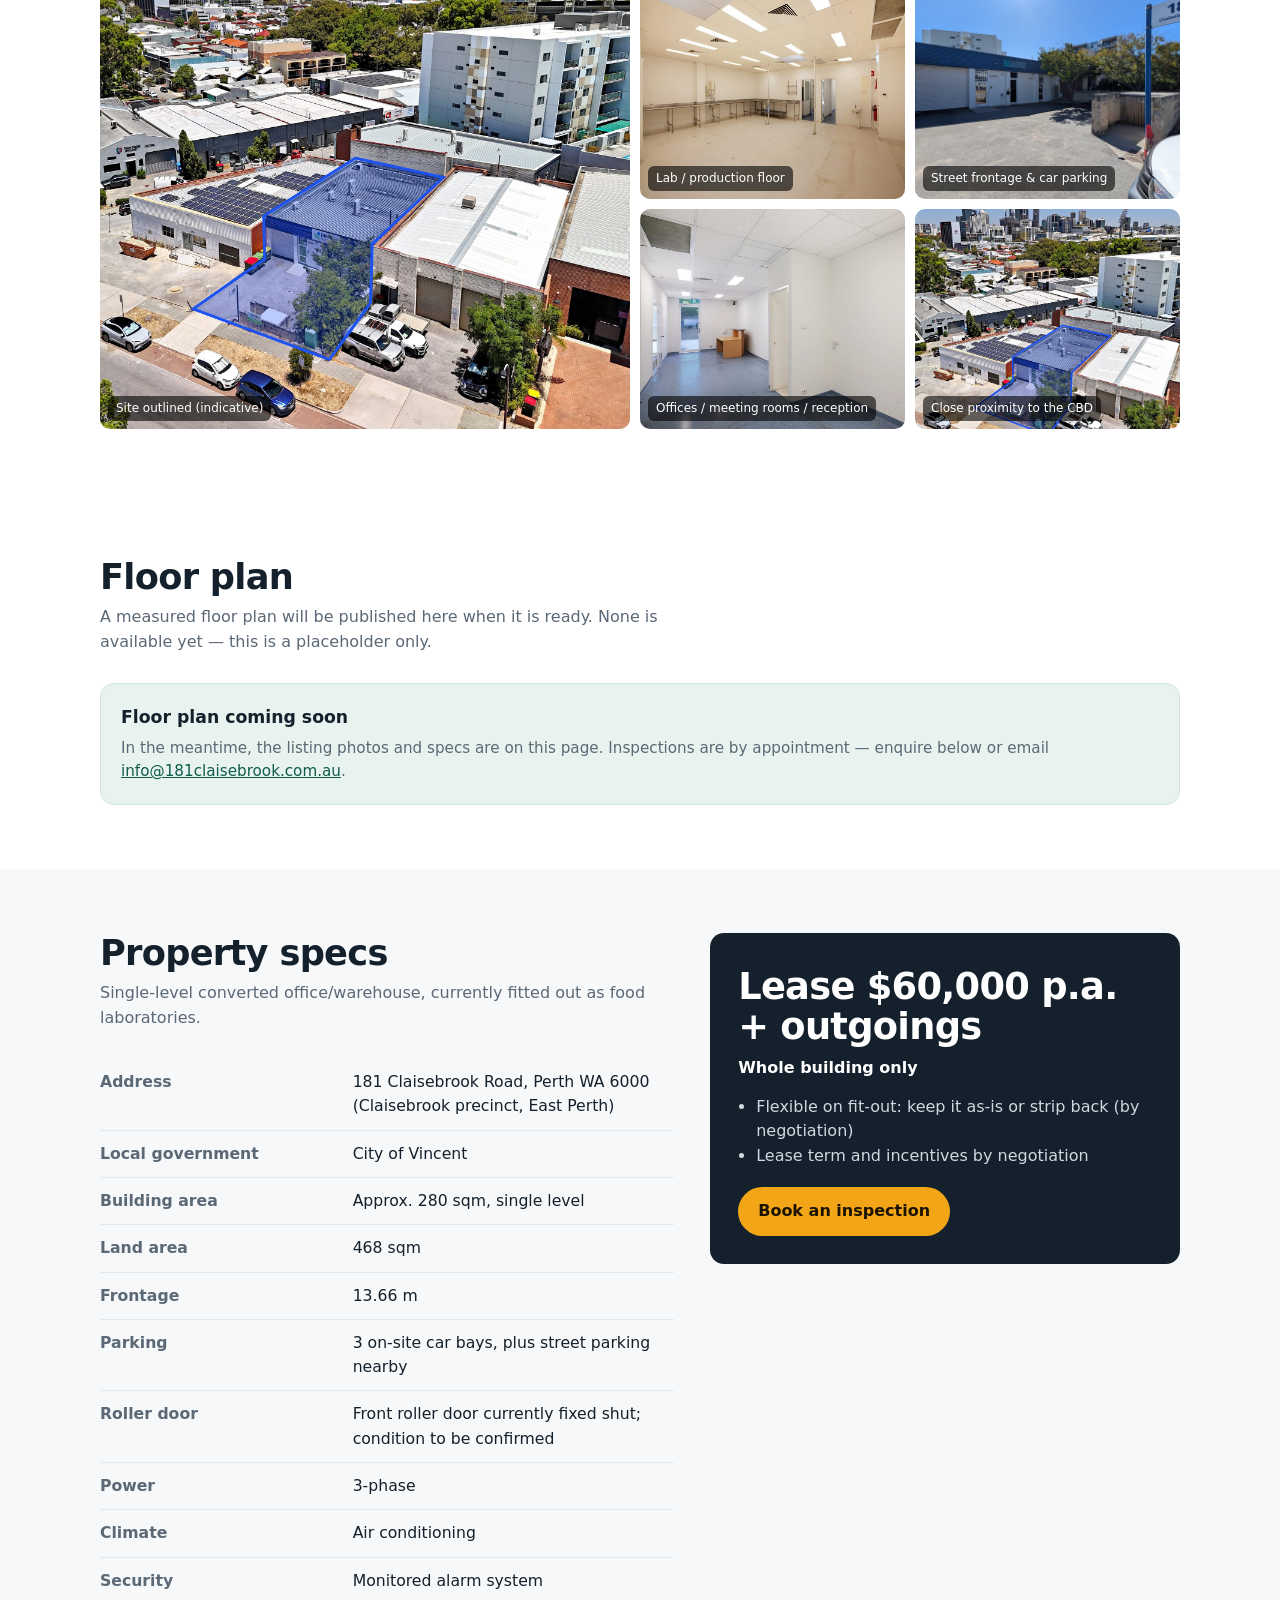
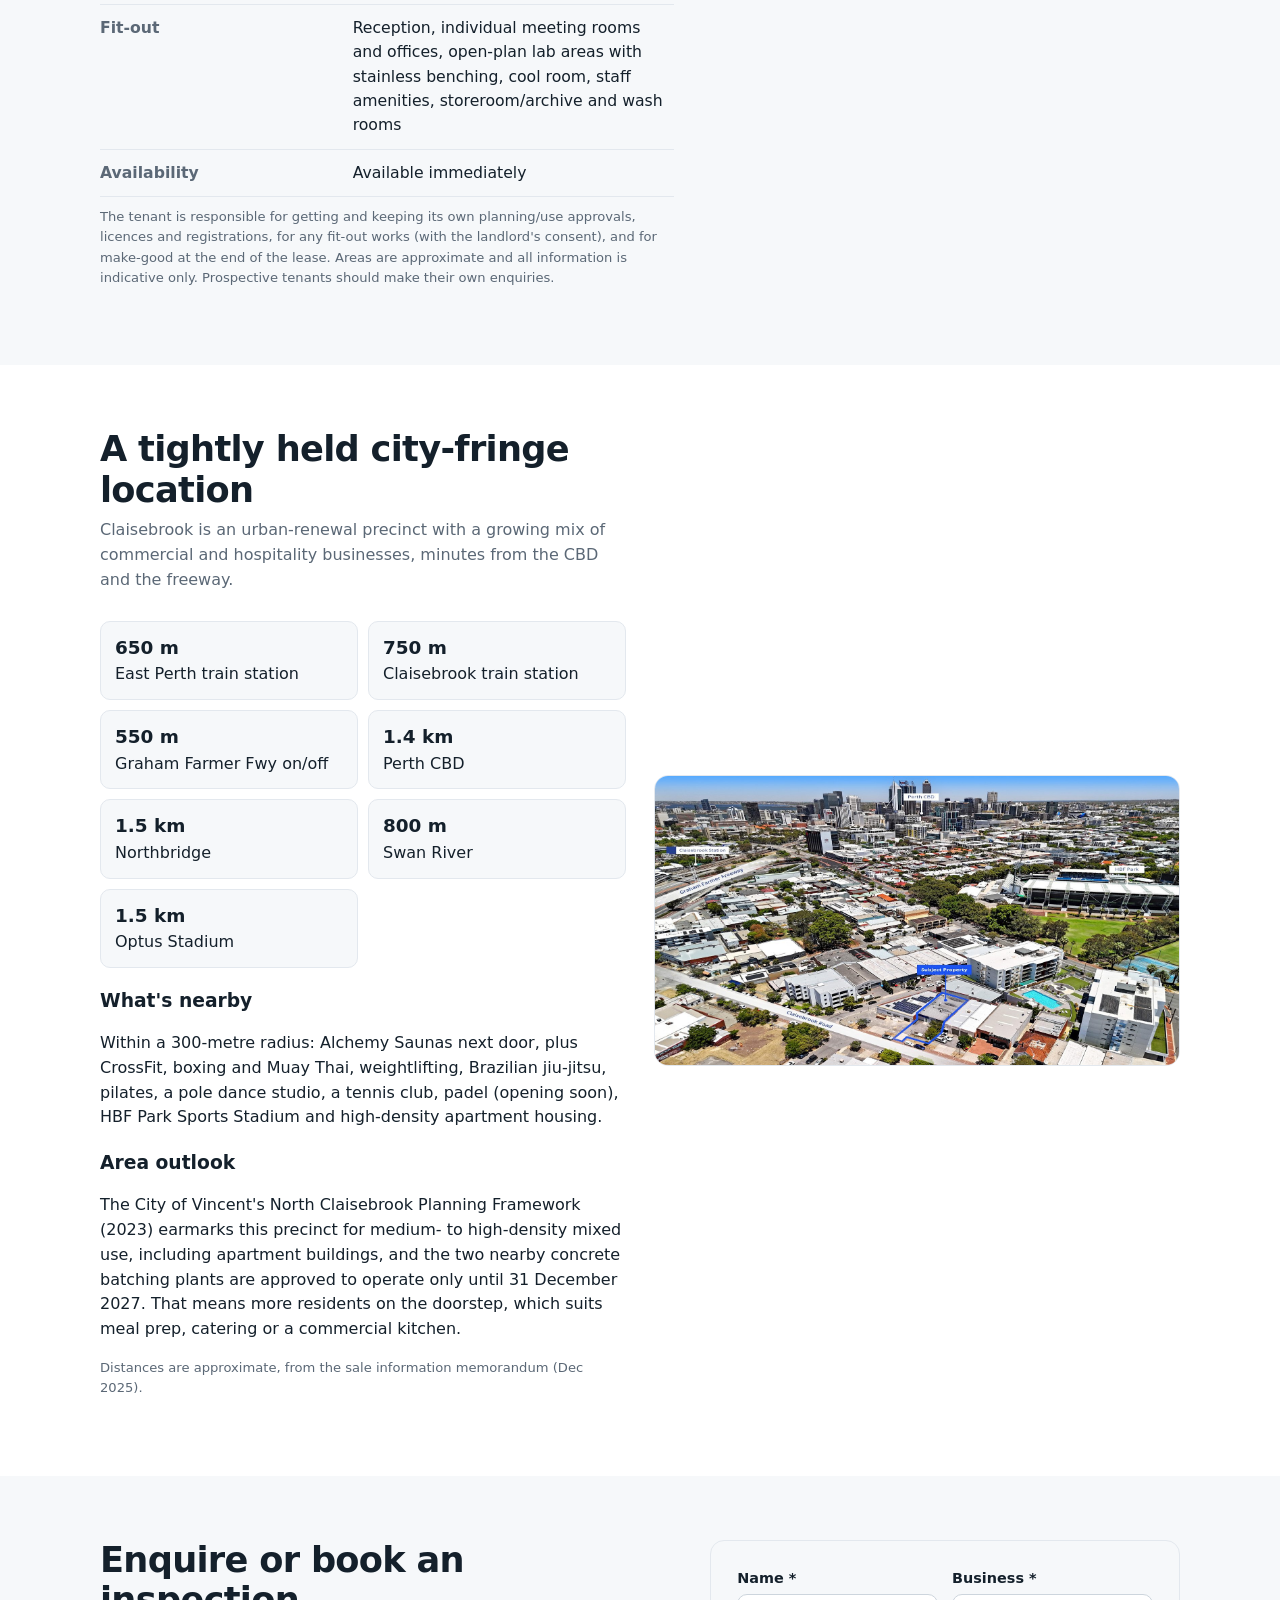
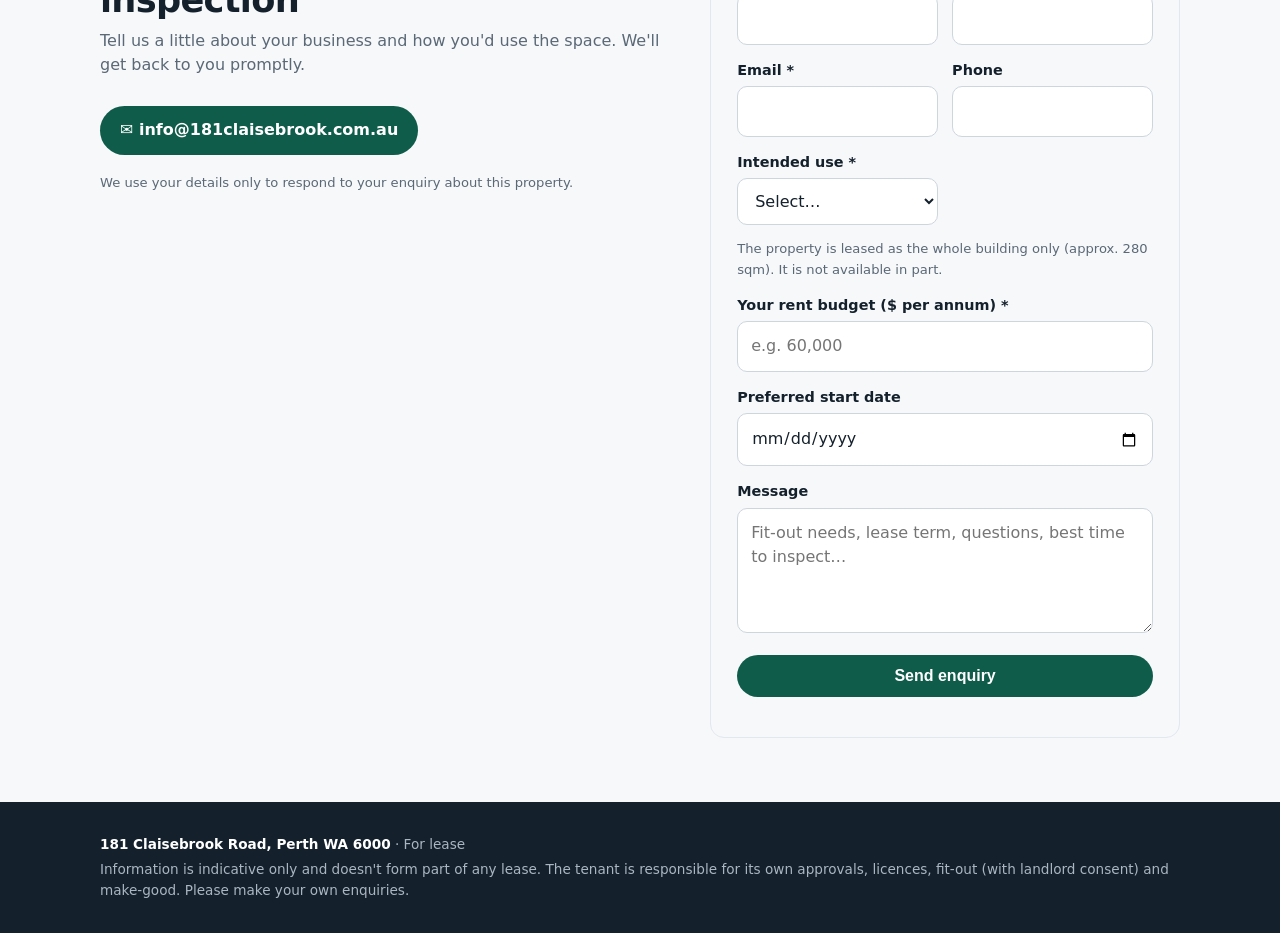
==== commit edac2ec1: "Station distances: East Perth 650 m, Claisebrook 750 m" ====
--- a/index.html
+++ b/index.html
@@ -179,7 +179,8 @@
     <h2>A tightly held city-fringe location</h2>
     <p class="sub">Claisebrook is an urban-renewal precinct with a growing mix of commercial and hospitality businesses, minutes from the CBD and the freeway.</p>
     <ul>
-      <li><b>400 m</b>Claisebrook train station</li>
+      <li><b>650 m</b>East Perth train station</li>
+      <li><b>750 m</b>Claisebrook train station</li>
       <li><b>550 m</b>Graham Farmer Fwy on/off</li>
       <li><b>1.4 km</b>Perth CBD</li>
       <li><b>1.5 km</b>Northbridge</li>
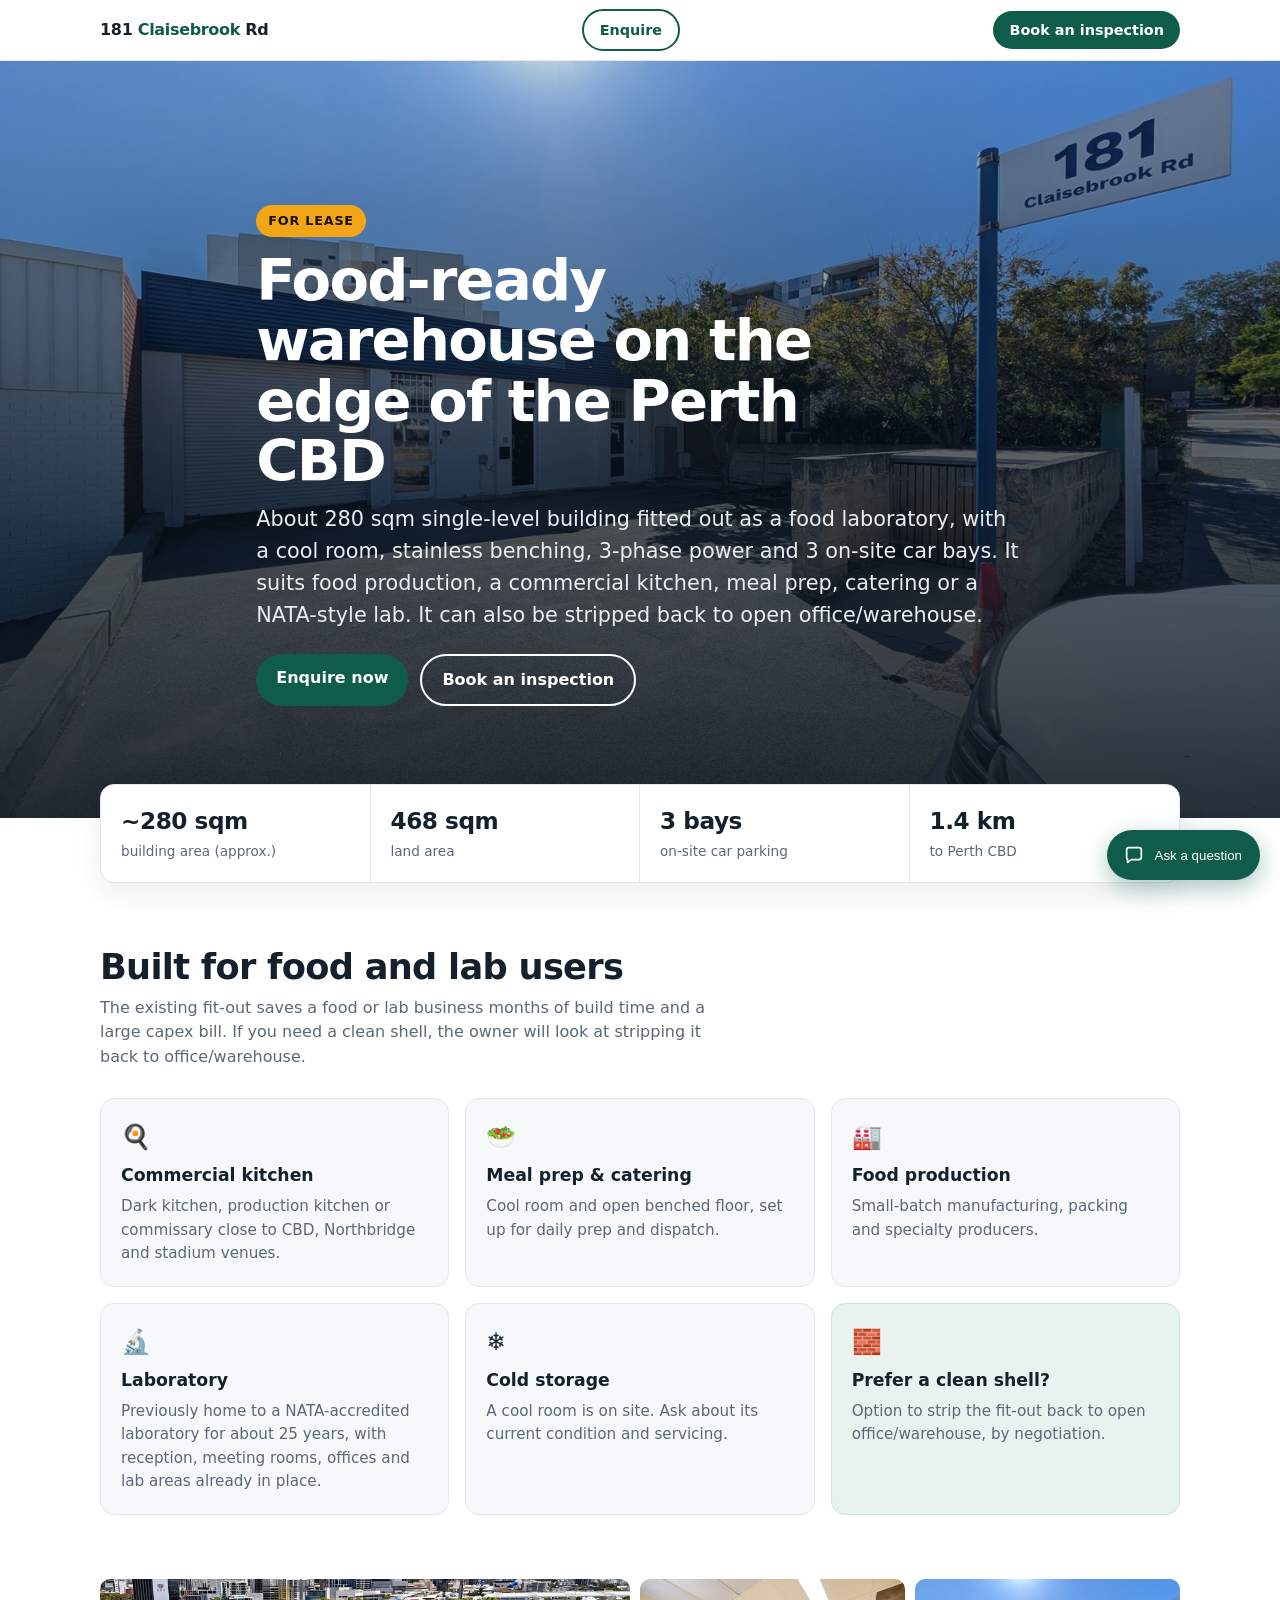
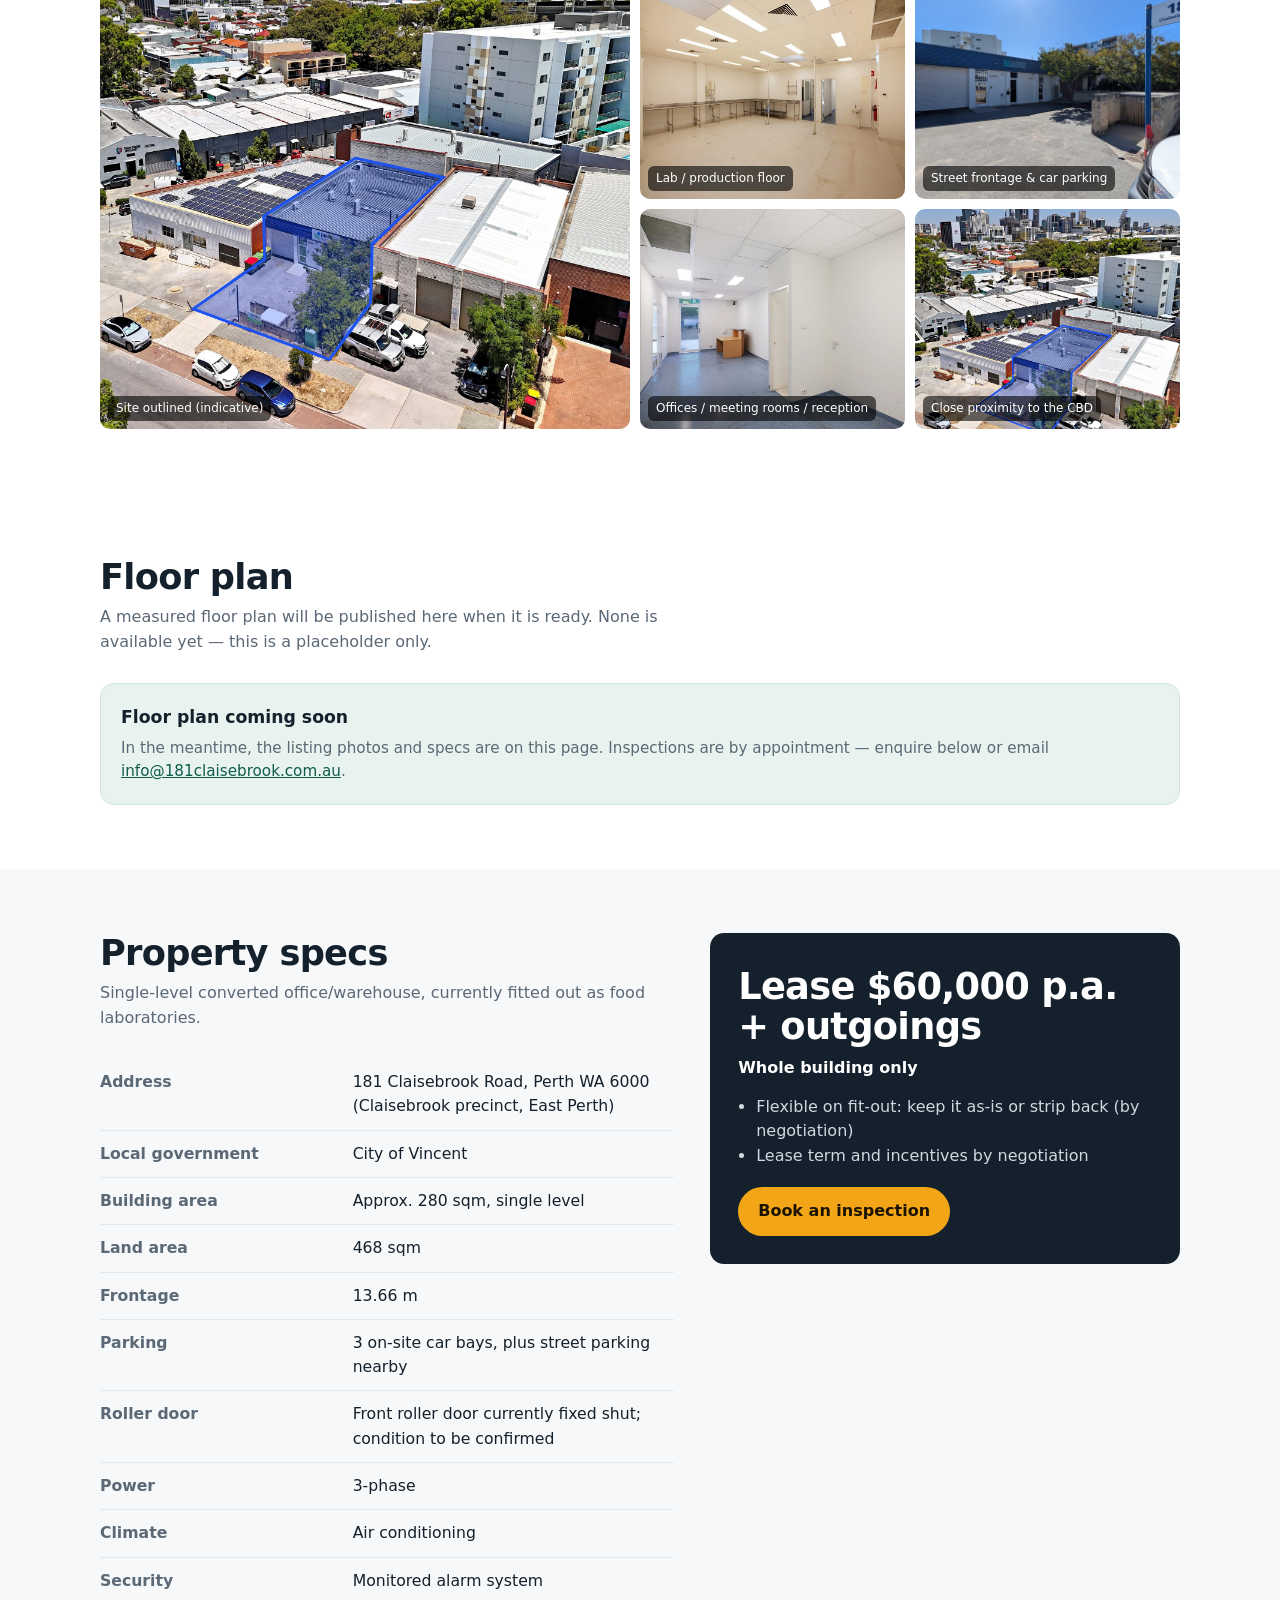
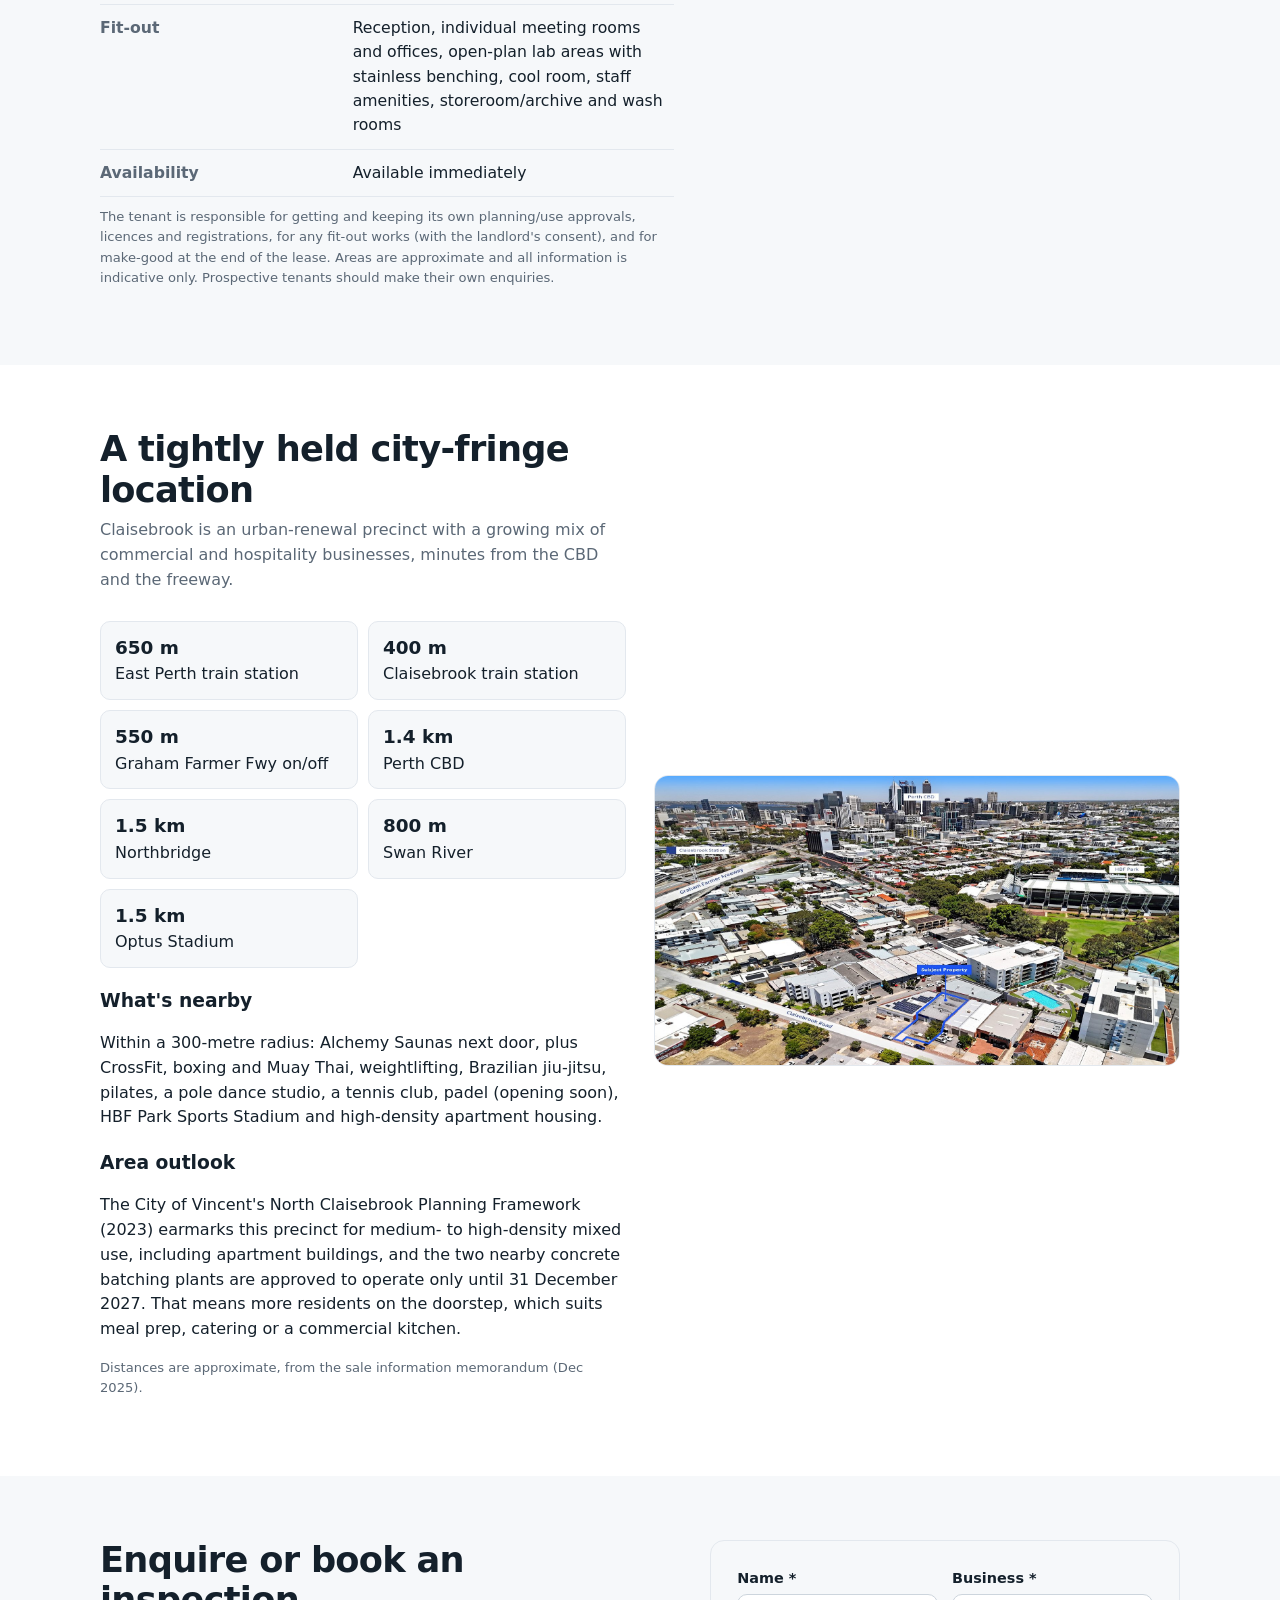
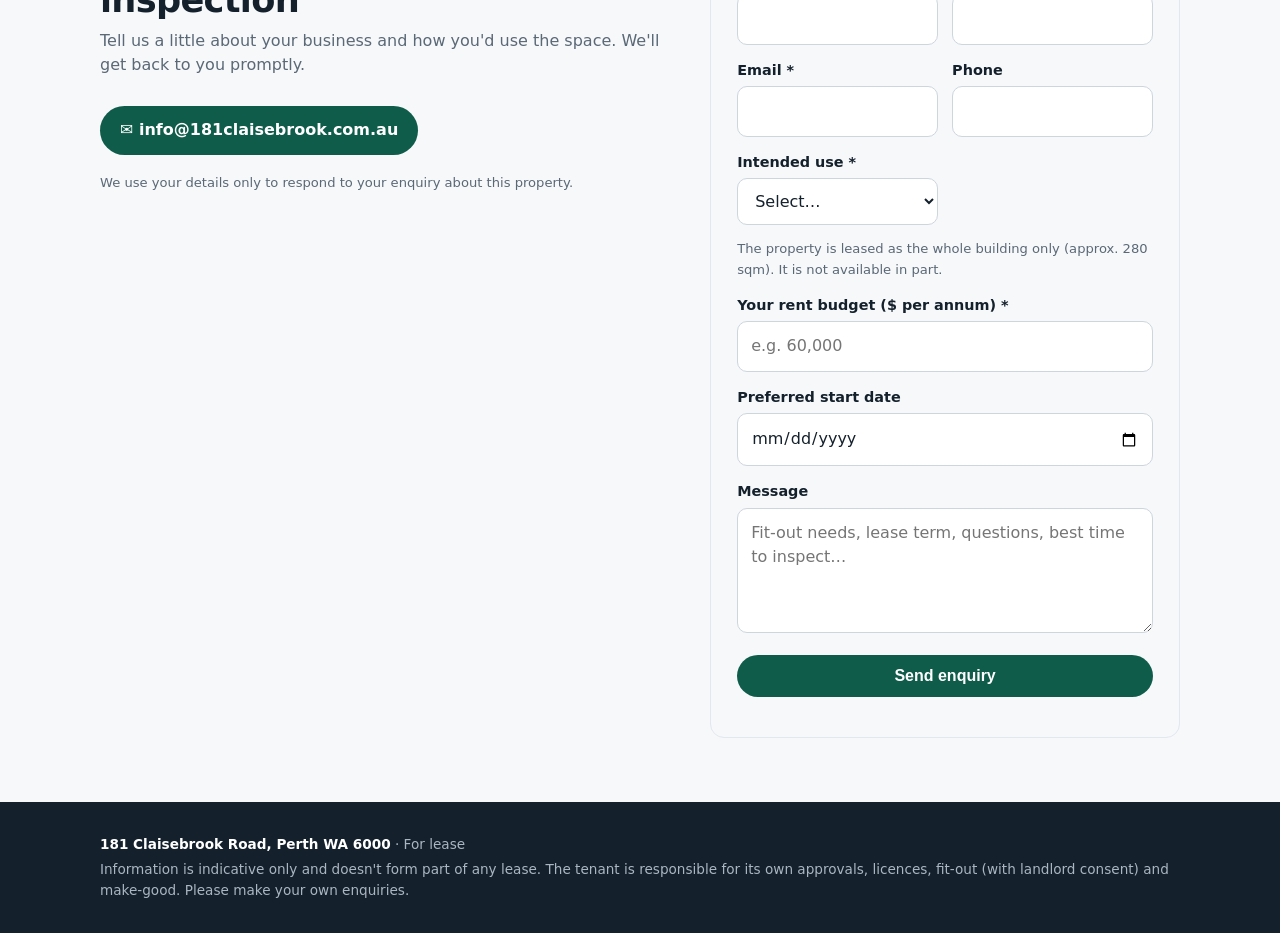
==== commit 7c4e5611: "Claisebrook station back to 400 m" ====
--- a/index.html
+++ b/index.html
@@ -180,7 +180,7 @@
     <p class="sub">Claisebrook is an urban-renewal precinct with a growing mix of commercial and hospitality businesses, minutes from the CBD and the freeway.</p>
     <ul>
       <li><b>650 m</b>East Perth train station</li>
-      <li><b>750 m</b>Claisebrook train station</li>
+      <li><b>400 m</b>Claisebrook train station</li>
       <li><b>550 m</b>Graham Farmer Fwy on/off</li>
       <li><b>1.4 km</b>Perth CBD</li>
       <li><b>1.5 km</b>Northbridge</li>
